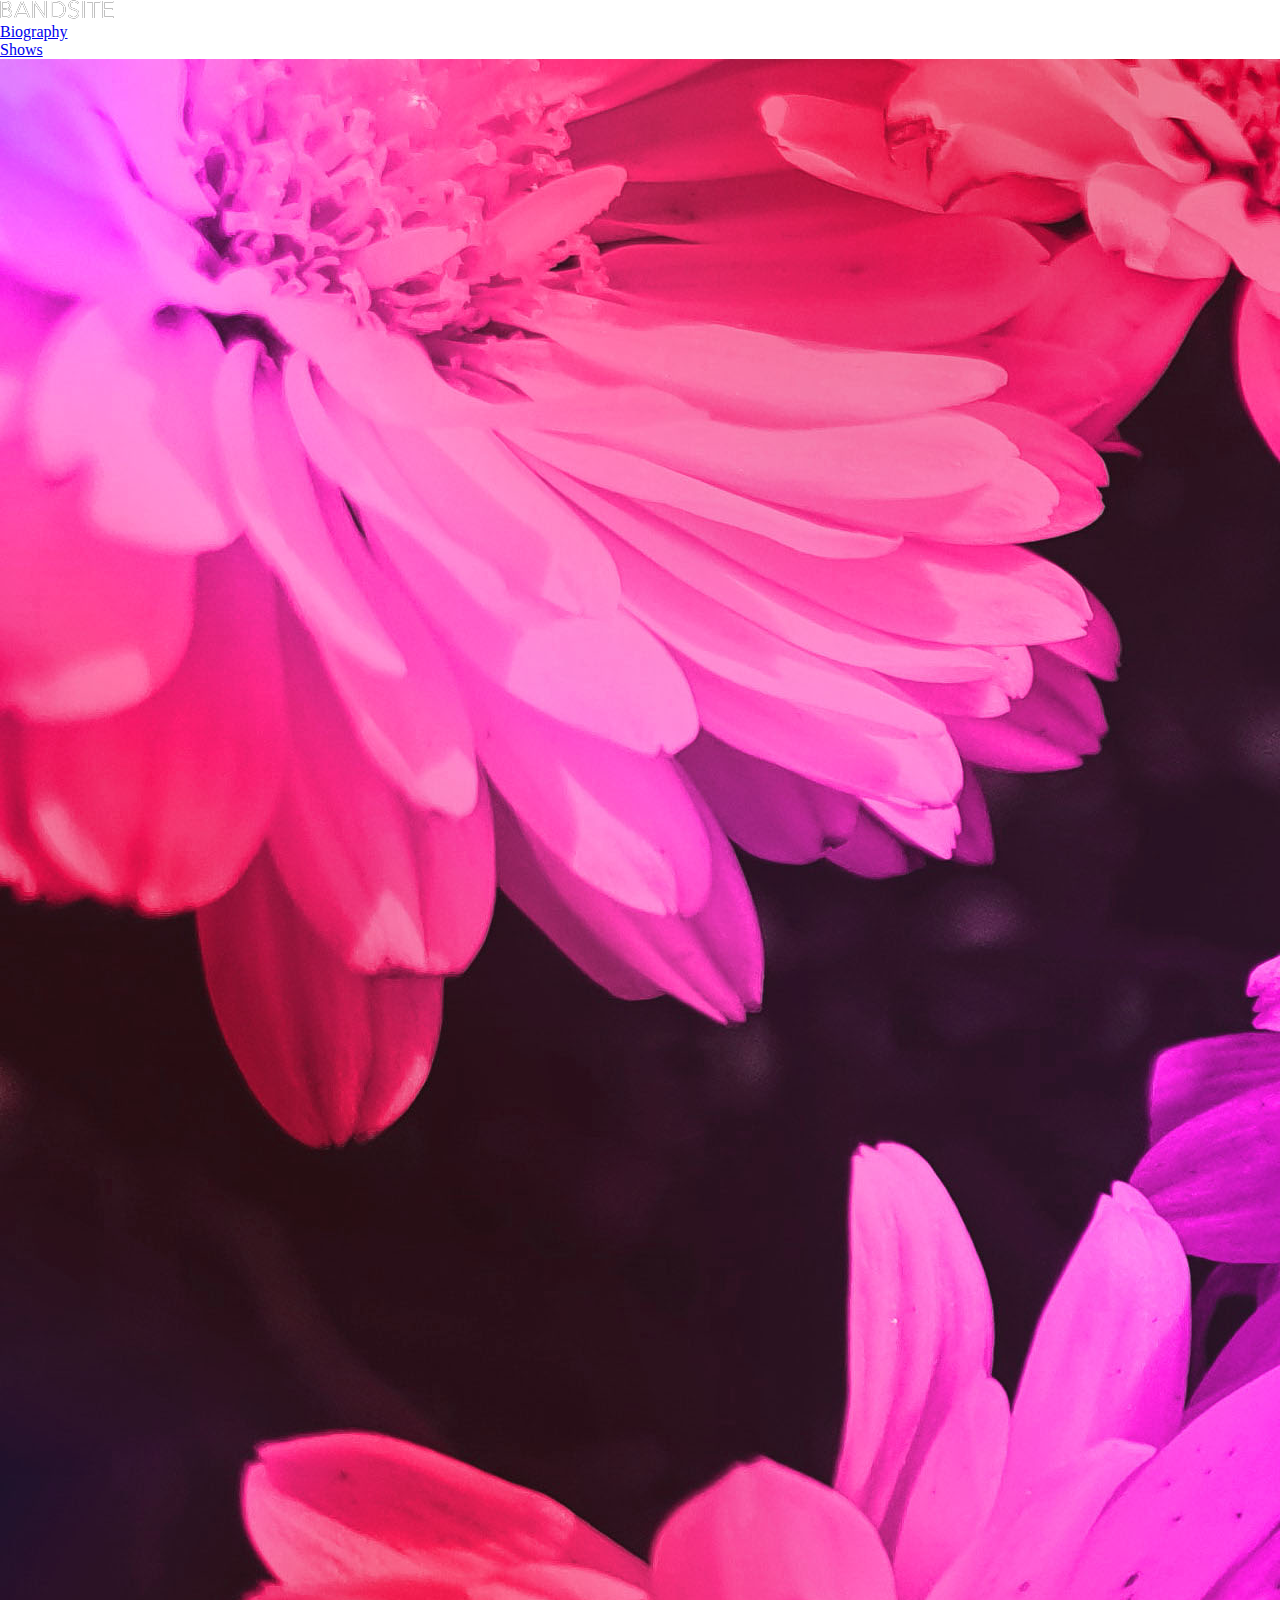
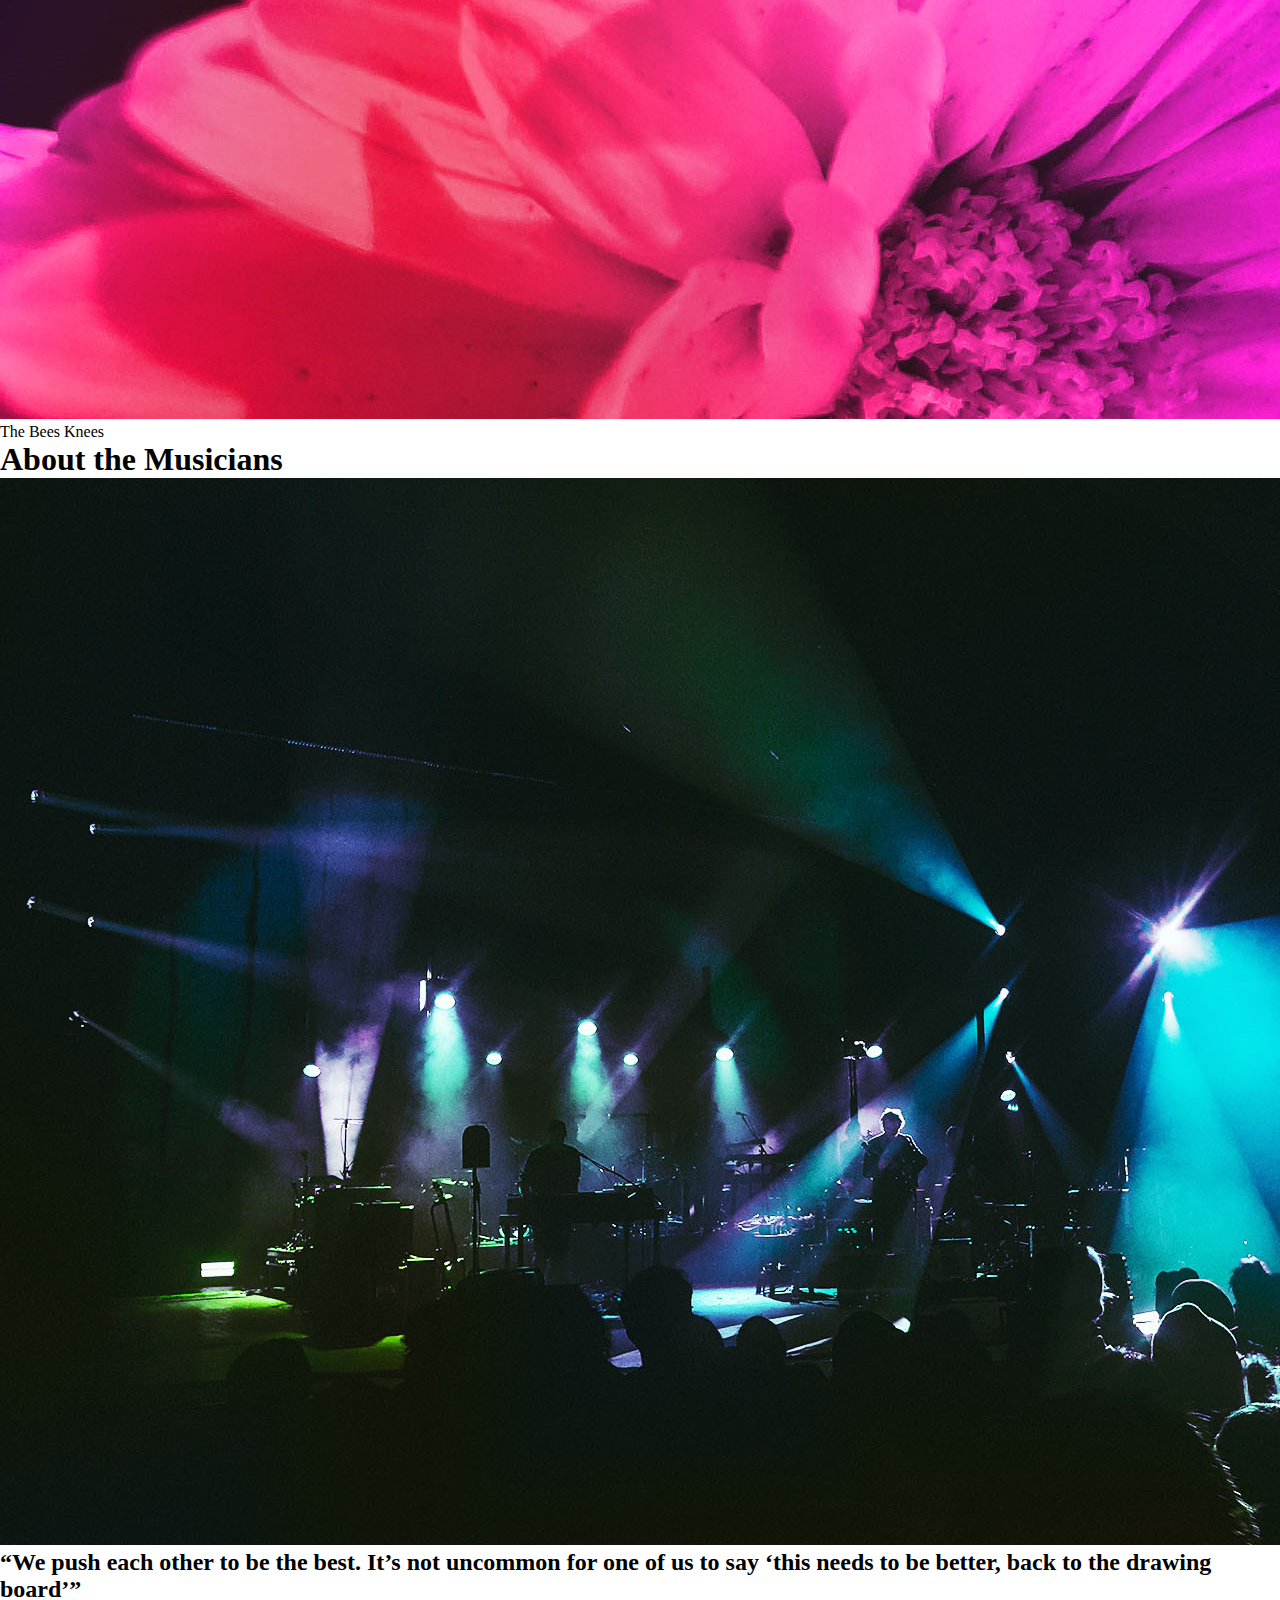
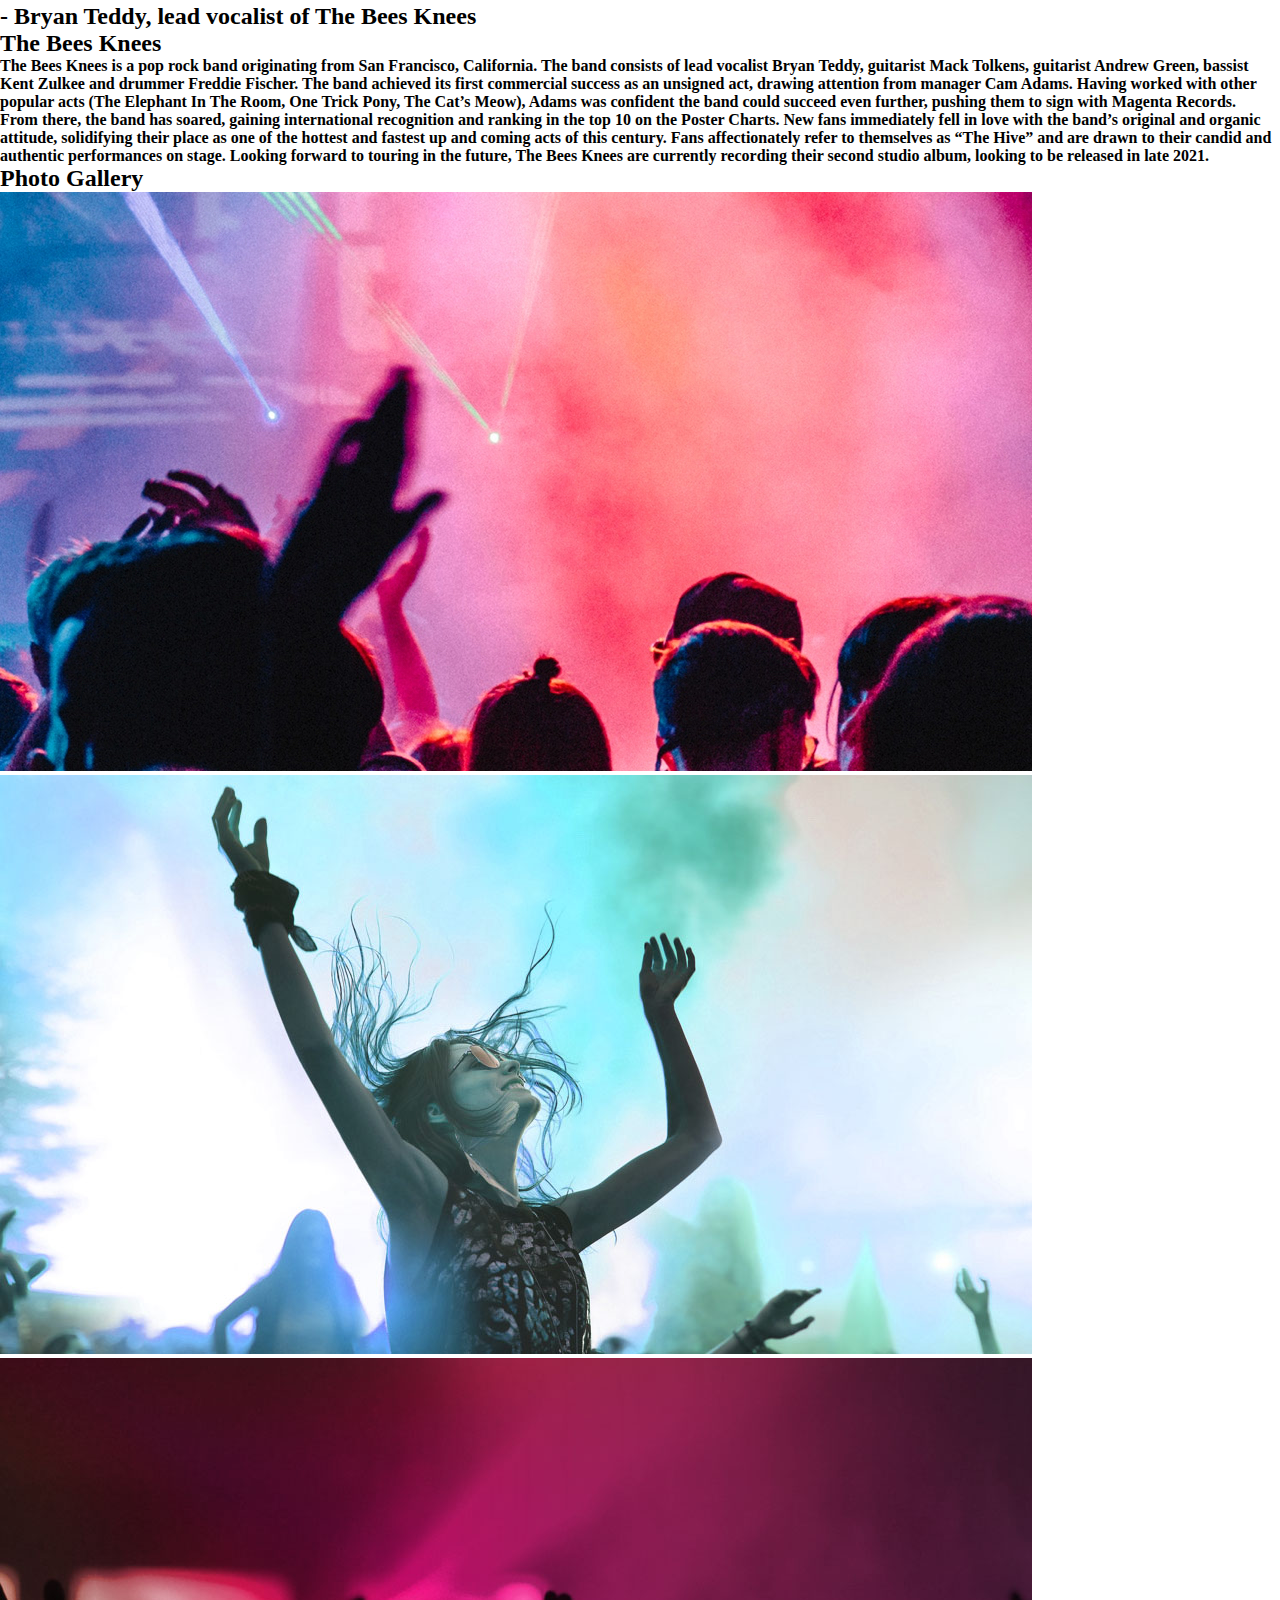
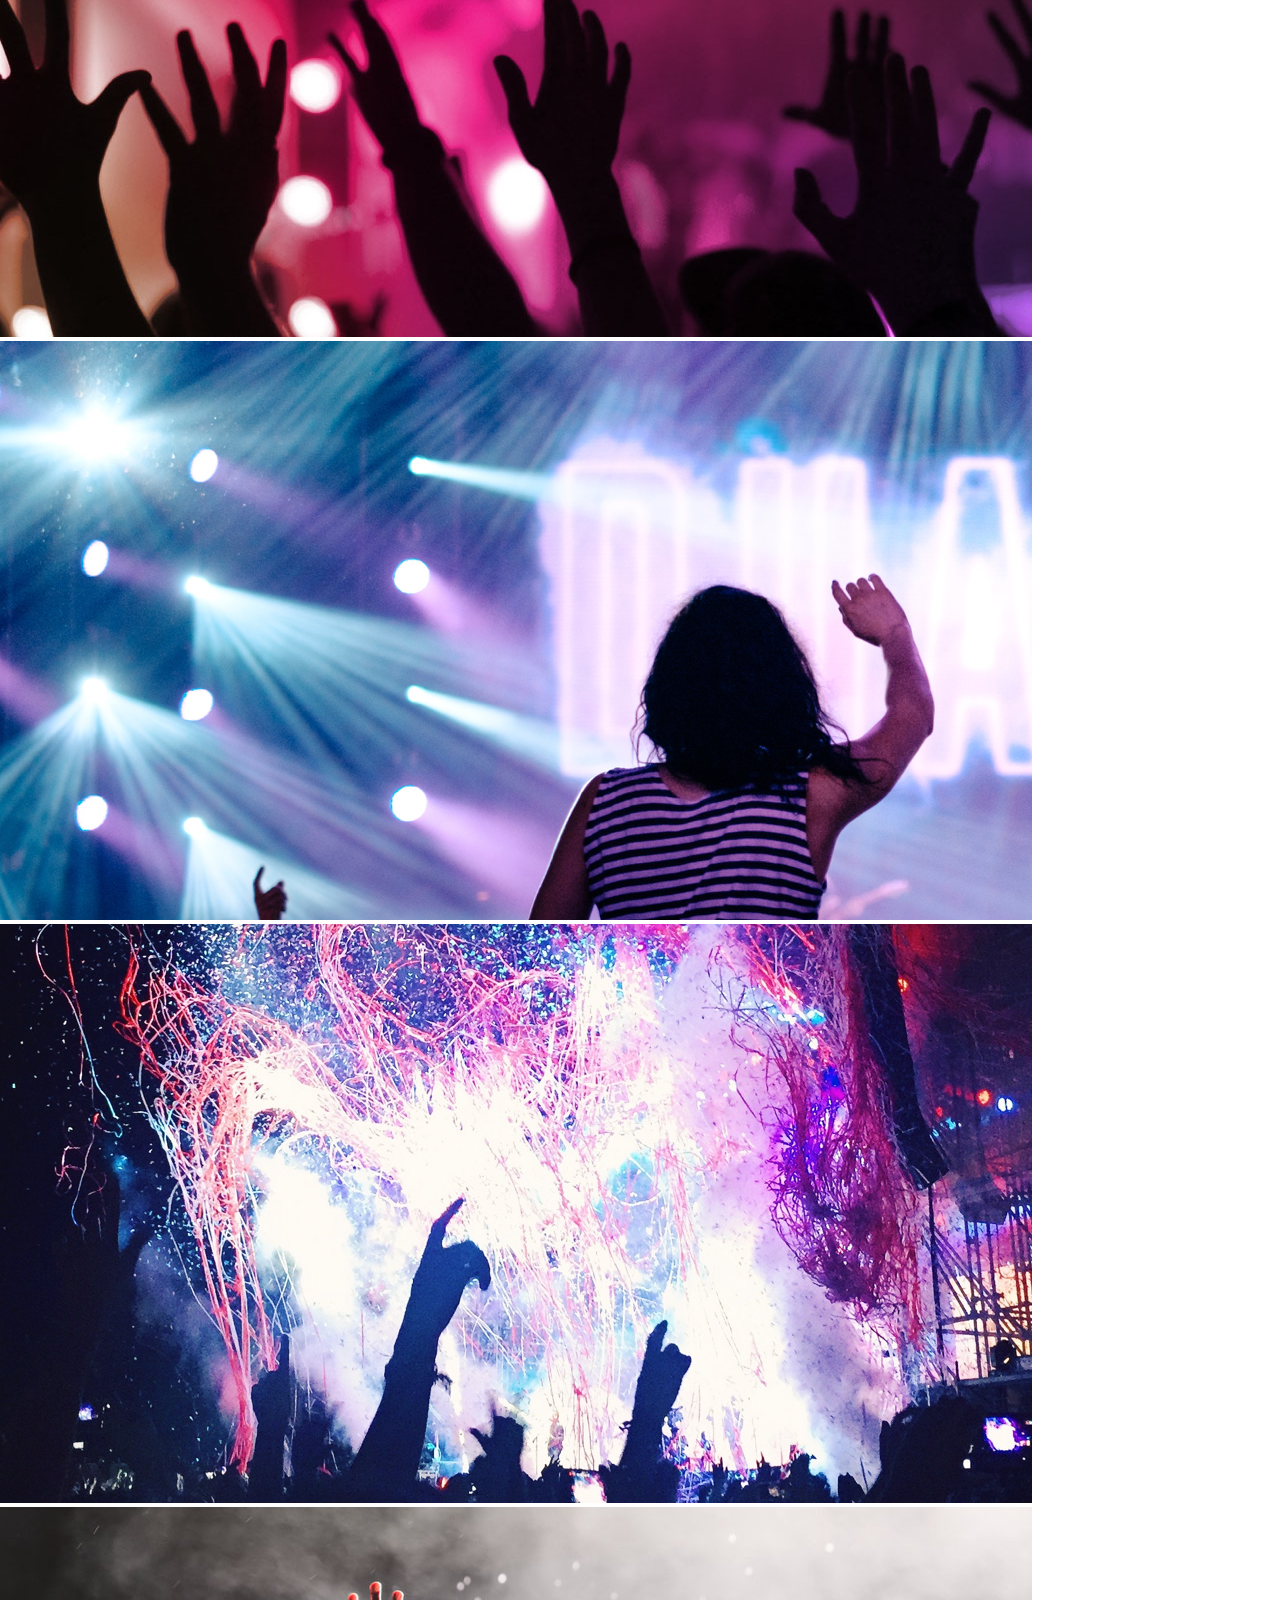
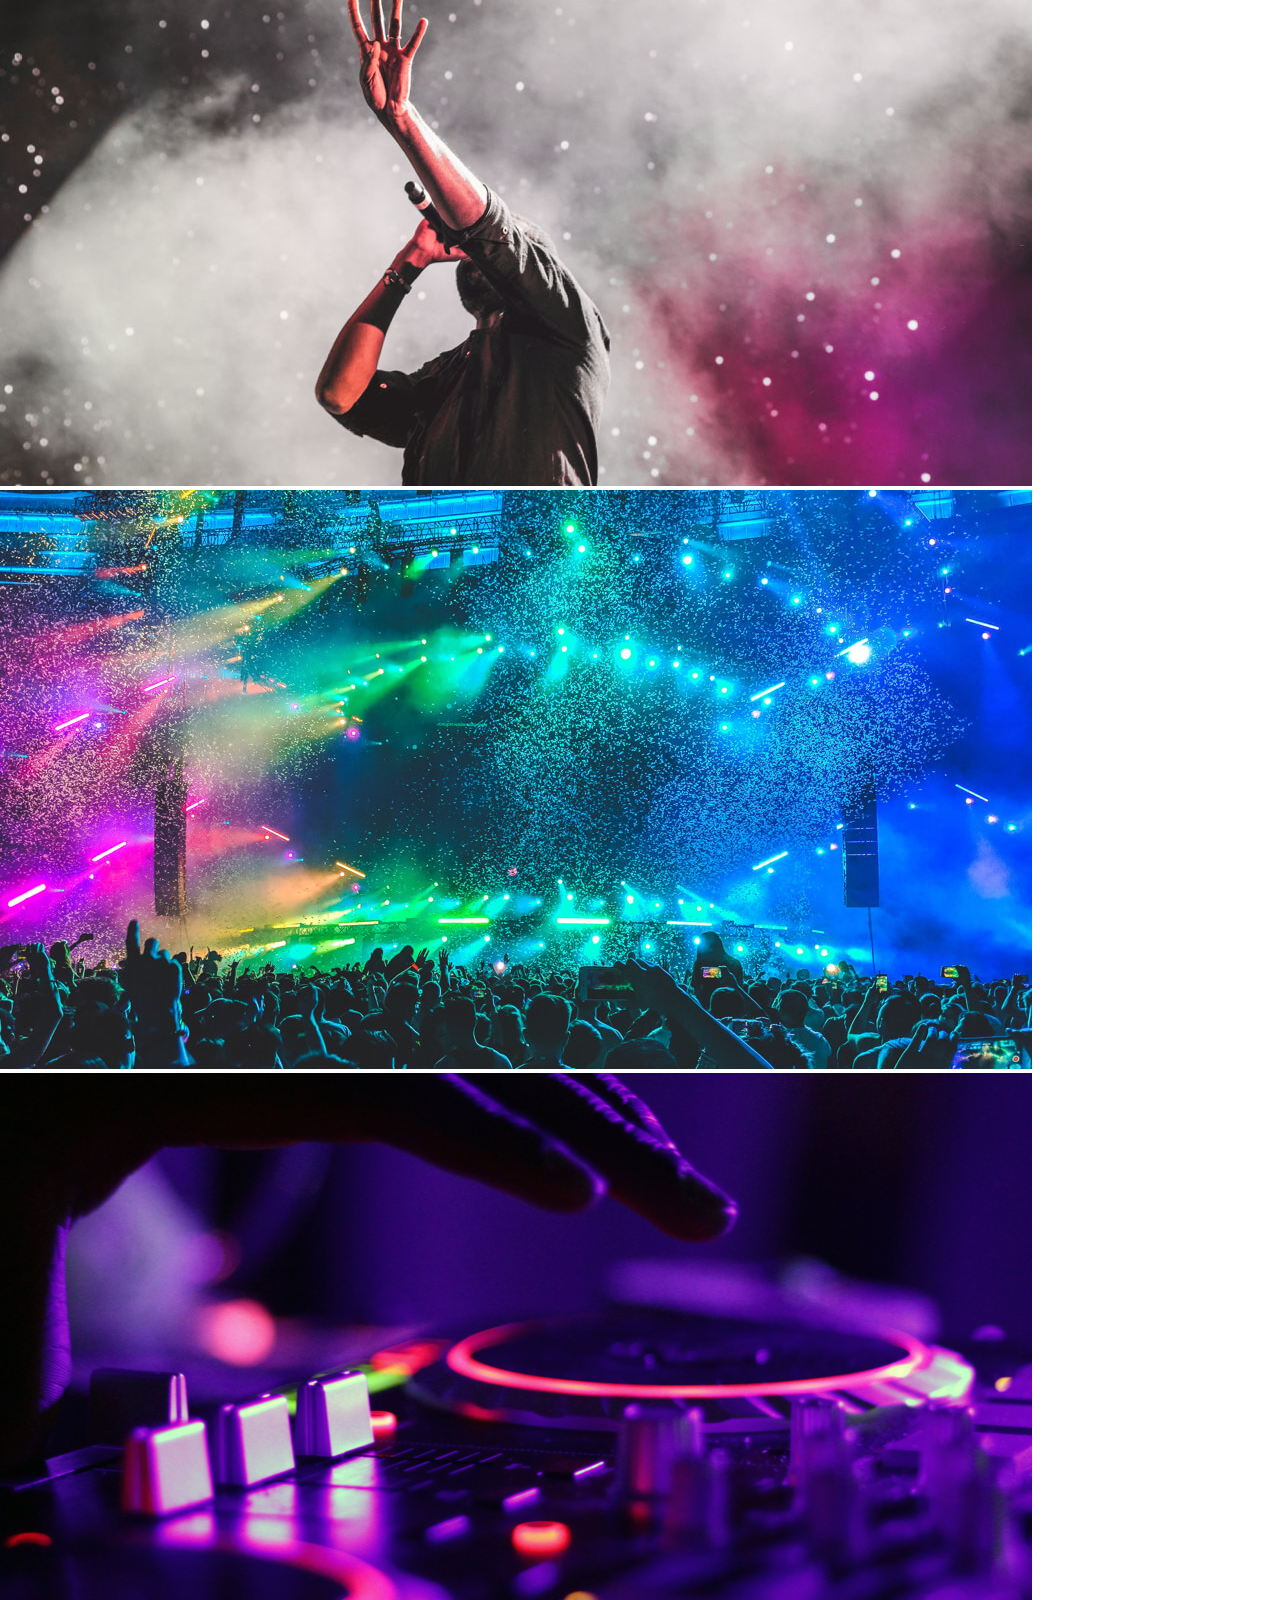
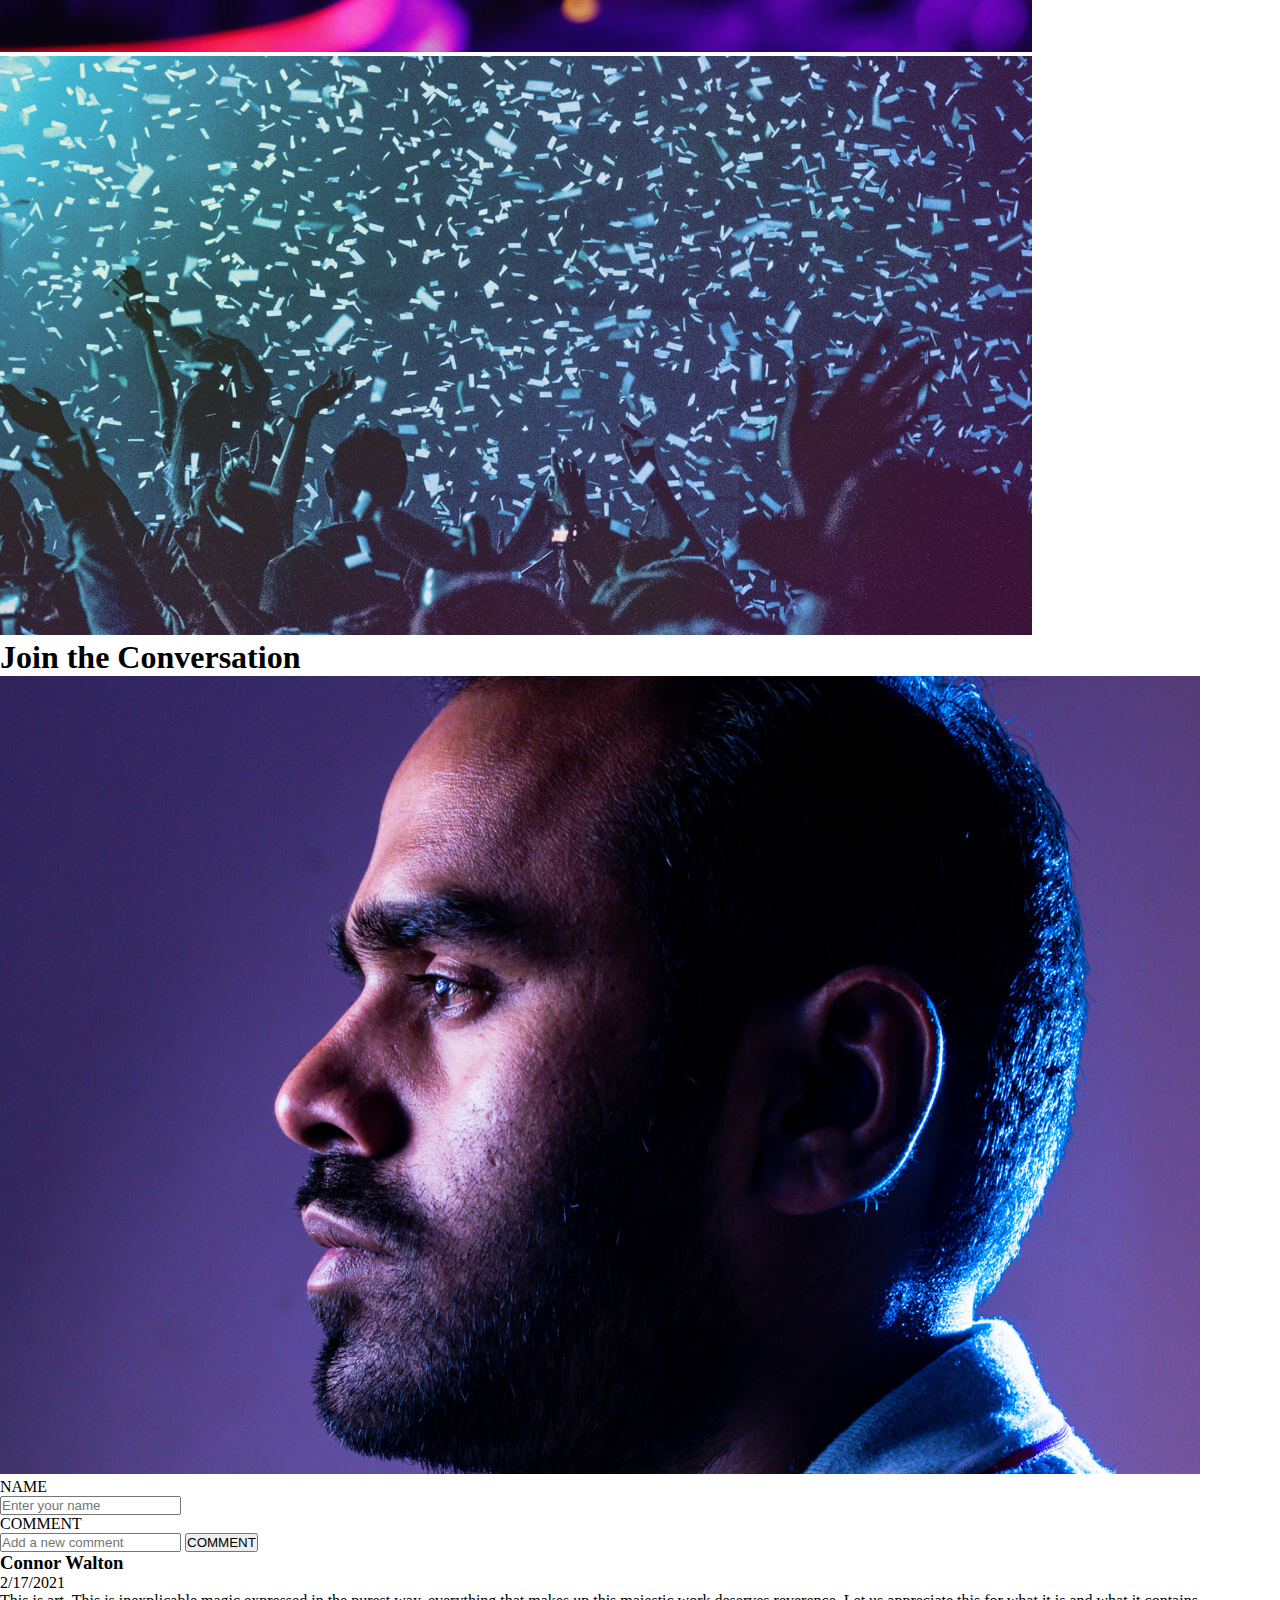
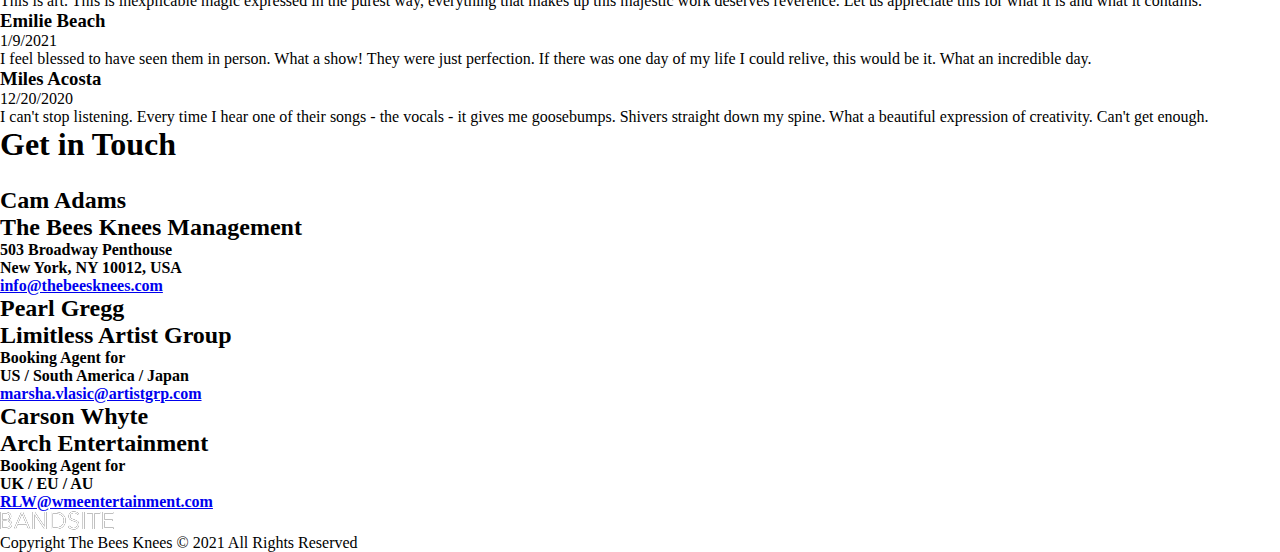
==== index.html @ 9a5cf99a "fixing styling on main page" ====
<!DOCTYPE html>
<html lang="en">
<head>
    <meta charset="UTF-8">
    <meta name="viewport" content="width=device-width, initial-scale=1.0">
    <link rel="stylesheet" href="./styles/bio.css">
    <title>alejandro-aleman-bandsite</title>
</head>
<body>
    <header class="header">
        <nav class="header__nav">
            <a href="./index.html" class="header__nav-logo-container">
                <img class="header__nav-image" src="./assets/logos/Logo/Logo-bandsite.svg" alt="bees knees logo">
            </a>
            <ul class="header__nav-menu">
                <li class="header__nav-menu-item">
                    <a class="header__nav-menu-item-link" id="active" href="./index.html">Biography</a>
                </li>
                <li class="header__nav-menu-item">
                    <a class="header__nav-menu-item-link" href="./pages/shows.html">Shows</a>
                </li>
            </ul>
        </nav>
    </header>
    <main>
    <header class="header">
        <div class="image-container">
            <img src="./assets/Images/Images/hero-bio.jpg" alt="Image with Text" class="image-container__image">
            <div class="image-container__centered-text">
            <p class="image-container__text">The Bees Knees</p>
            </div>
        </div>

    </header>
    <article class="about">
        <section class="about__introduction">
            <h1 class="about__introduction-title">About the Musicians</h2>
            <img class="about__introduction-image" src="./assets/Images/Images/band.jpg" alt="Photo of Band">
                <h2 class="about__section--quote">“We push each other to be the best. It’s not uncommon for 
                    one of us to say ‘this needs to be better, back to the drawing board’”</h2>
                <h2 class="about__section--writer">- Bryan Teddy, lead vocalist of The Bees Knees</h2>
        </section>
            <section class="about__bio">
                <h2 class="about__bio-name">The Bees Knees</h4>
                    <div class="about__bio-container-main">
                    <h4 class="about__bio-main">The Bees Knees is a pop rock band originating from San Francisco, California. The band consists
                        of lead vocalist Bryan Teddy, guitarist Mack Tolkens, guitarist Andrew Green, bassist Kent Zulkee 
                        and drummer Freddie Fischer. The band achieved its first commercial success as an unsigned act, 
                        drawing attention from manager Cam Adams. Having worked with other popular acts (The Elephant In 
                        The Room, One Trick Pony, The Cat’s Meow), Adams was confident the band could succeed even further, 
                        pushing them to sign with Magenta Records.</h4>

                    <h4 class="about__bio-main">From there, the band has soared, gaining international recognition and ranking in the top 10 on
                        the Poster Charts. New fans immediately fell in love with the band’s original and organic attitude, 
                        solidifying their place as one of the hottest and fastest up and coming acts of this century. 
                        Fans affectionately refer to themselves as “The Hive” and are drawn to their candid and authentic 
                        performances on stage. Looking forward to touring in the future, The Bees Knees are currently recording 
                        their second studio album, looking to be released in late 2021.</p>
                    </h4>
                </div>
        </section>
    </article>

    <section class="gallery">
        <h2 class="gallery__title">Photo Gallery</h2>
        <div class="gallery__images">
            <img class="gallery__images-item" src="./assets/Images/Images/Photo-gallery-1.jpg" alt="lasers and smoke with a crowd dancing">
            <img class="gallery__images-item" src="./assets/Images/Images/Photo-gallery-2.jpg" alt="girl dancing at a rave with smoke around her">
            <img class="gallery__images-item" src="./assets/Images/Images/Photo-gallery-3.jpg" alt="hands up in the air at a rave">
            <img class="gallery__images-item" src="./assets/Images/Images/Photo-gallery-4.jpg" alt="girl sitting on someones shoulders at a rave">
            <img class="gallery__images-item" src="./assets/Images/Images/Photo-gallery-5.jpg" alt="fireworks and confetti cannons going off at a rave">
            <img class="gallery__images-item" src="./assets/Images/Images/Photo-gallery-6.jpg" alt="artist singing while holding up four fingers">
            <img class="gallery__images-item" src="./assets/Images/Images/Photo-gallery-7.jpg" alt="rainbow colored lights and confetti falling from the ceiling">
            <img class="gallery__images-item" src="./assets/Images/Images/Photo-gallery-8.jpg" alt="dj mixing on the turn tables">
            <img class="gallery__images-item" src="./assets/Images/Images/Photo-gallery-9.jpg" alt="confetti falling into a crowd of people">
        </div>
    </section>

    <section class="comments">
        <h1 class="comments__title">Join the Conversation</h1>
        <form id="comment-form">
            <div class="comments__in">
            <img src="./assets/Images/Images/Mohan-muruge.jpg" alt="mohan photo"></div>
            <p class="comment-pname">NAME</p>
            <input
                type="text"
                name="comment-name"
                id="comment-name"
                placeholder="Enter your name"
            />
            <p class="comment-p">COMMENT</p>
            <input
                type="text"
                name="comment-text"
                id="comment-text"
                placeholder="Add a new comment"
            />
            <button type="submit">COMMENT</button>
            </form>
            <div>
            <ul id="comments"></ul>
    </div>
    </section>
    </main>
    <footer class="footer">
        <div class="footer__main">
            <h1 class="footer__title">Get in Touch</h1>
            <div class="footer__socialmedia">
                <a class="footer__social-link" href="https://www.instagram.com"><img src="./assets/icons/SVG/Icon-instagram.svg" alt="Instagram Logo"></a>
                <a class="footer__social-link" href="https://www.facebook.com"><img src="./assets/icons/SVG/Icon-facebook.svg" alt="Facebook Logo"></a>
                <a class="footer__social-link" href="https://www.twitter.com"><img src="./assets/icons/SVG/Icon-twitter.svg" alt="Twitter Logo"></a>
            </div>
        </div>
        <section class="footer__contact-container">
            <div class="footer__contact">
                <h2 class="footer__contact-name">Cam Adams</br>The Bees Knees Management</h2>
                <h4 class="footer__contact-location">503 Broadway Penthouse</br>New York, NY 10012, USA</h4>
                <a class="footer__contact-link" href="mailto:info@thebeesknees.com"><h4 class="footer__contact-link">info@thebeesknees.com</h4></a>
            </div>
            <div class="footer__contact">
                <h2 class="footer__contact-name">Pearl Gregg</br>Limitless Artist Group</h2>
                <h4 class="footer__contact-location">Booking Agent for</br>US / South America / Japan</h4>
                <a class="footer__contact-link" href="mailto:pearl.gregg@limitlessag.com"><h4 class="footer__contact-link">marsha.vlasic@artistgrp.com</h4></a>
            </div>
            <div class="footer__contact">
                <h2 class="footer__contact-name">Carson Whyte</br>Arch Entertainment </h2>
                <h4 class="footer__contact-location">Booking Agent for</br>UK / EU / AU</h4>
                <a class="footer__contact-link" href="mailto:cwhyte@archentertainment.com"><h4 class="footer__contact-link">RLW@wmeentertainment.com</h4></a>
            </div>
        </section>
            <a href="./index.html"><img src="./assets/logos/Logo/Logo-bandsite.svg" alt="Banditse Logo"></a>
            <div>Copyright The Bees Knees © 2021 All Rights Reserved</div>
    </footer>
</body>
<script src="./scripts/index.page.js"></script>
</html>
---- styles/bio.css ----
* {
  margin: 0;
  padding: 0;
}

html,
body {
  box-sizing: border-box;
  margin: 0;
  padding: 0;
}/*# sourceMappingURL=bio.css.map */
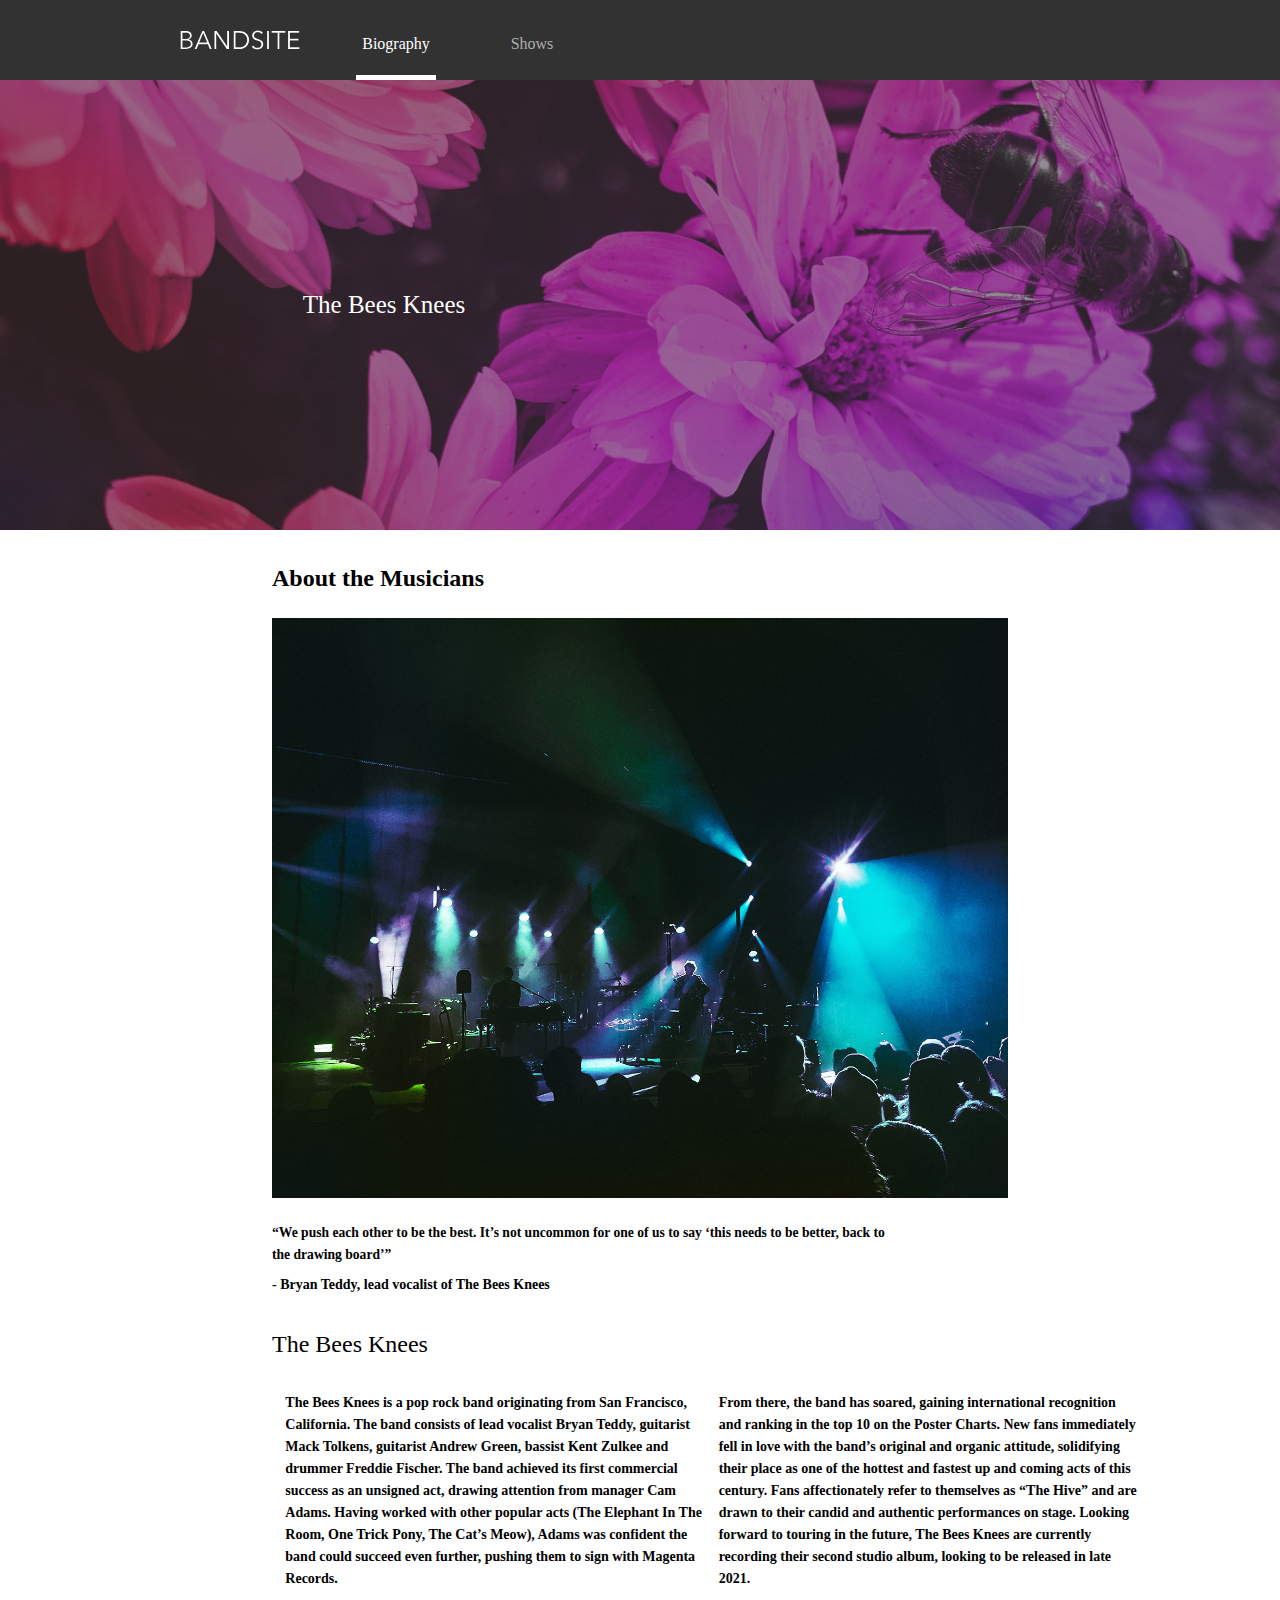
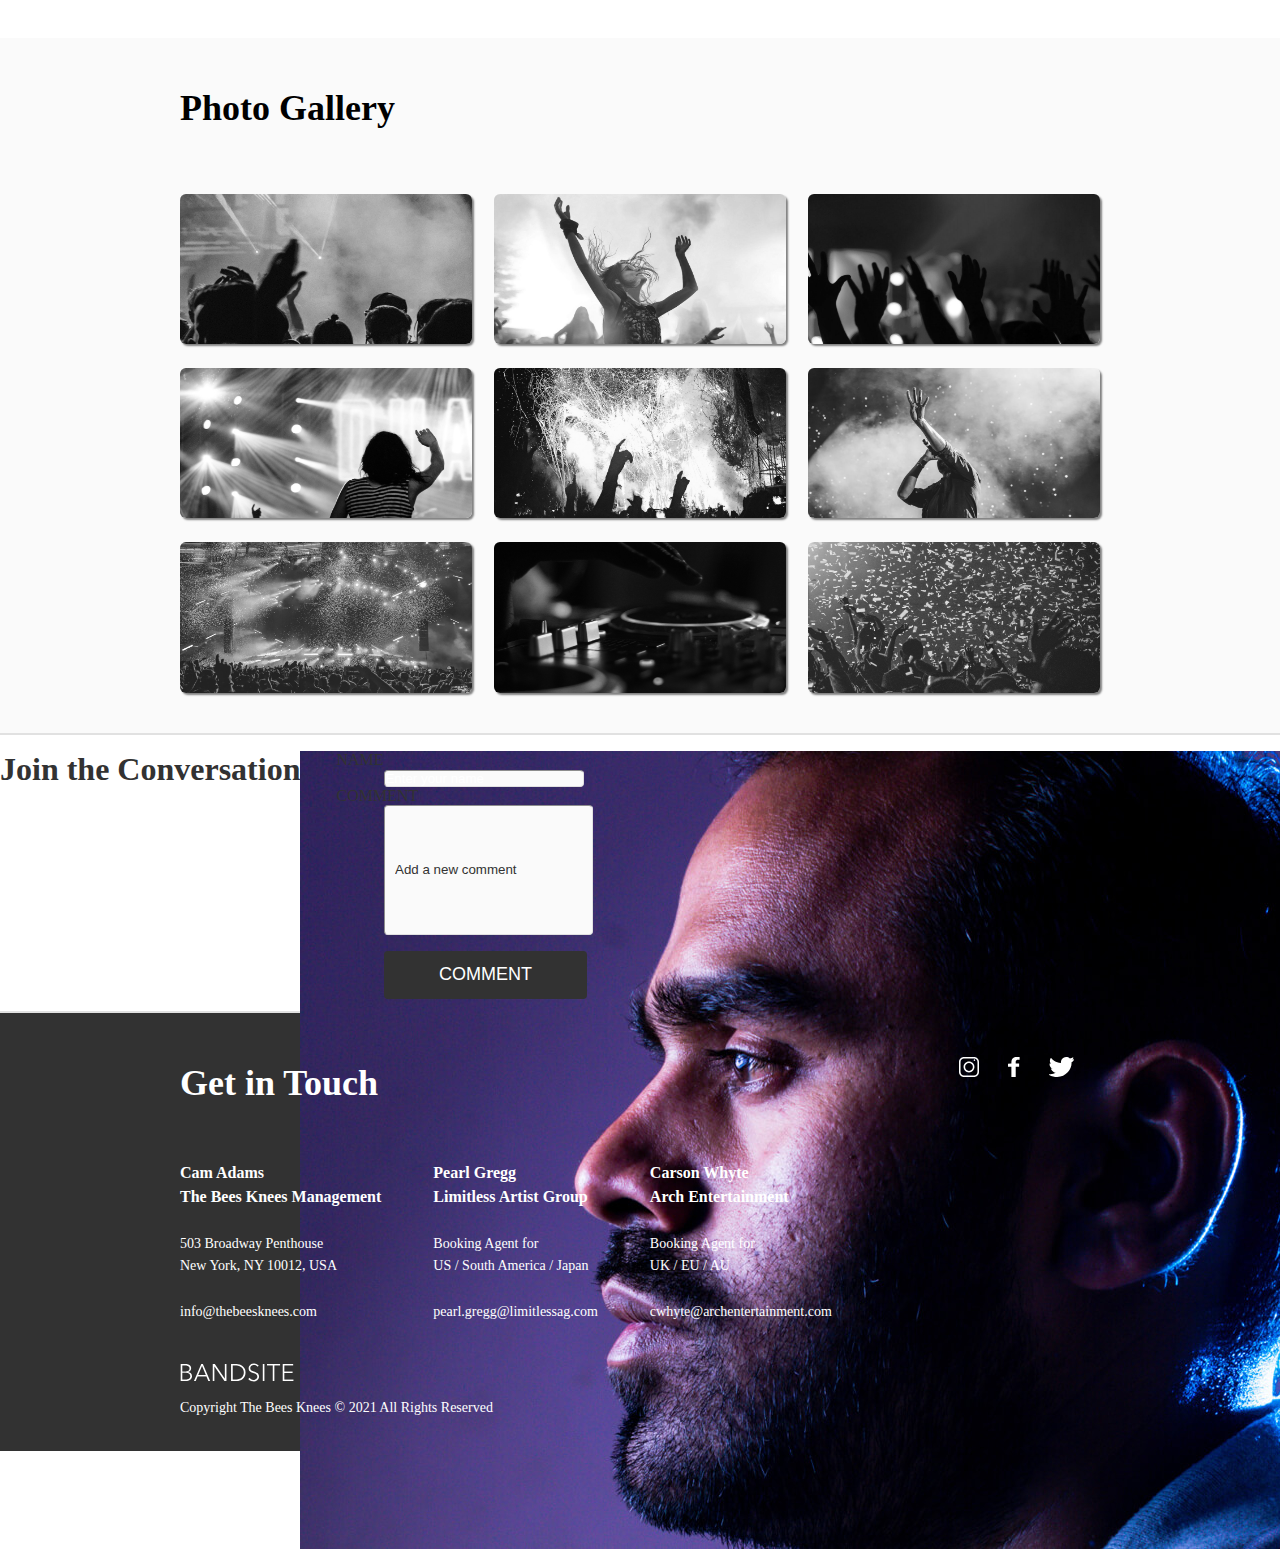
==== commit 72688bc6: "got help from Flavia with styling mistakes" ====
--- a/index.html
+++ b/index.html
@@ -25,7 +25,6 @@
     <main>
     <header class="header">
         <div class="image-container">
-            <img src="./assets/Images/Images/hero-bio.jpg" alt="Image with Text" class="image-container__image">
             <div class="image-container__centered-text">
             <p class="image-container__text">The Bees Knees</p>
             </div>
@@ -34,11 +33,13 @@
     </header>
     <article class="about">
         <section class="about__introduction">
-            <h1 class="about__introduction-title">About the Musicians</h2>
+            <h1 class="about__introduction-title">About the Musicians</h1>
             <img class="about__introduction-image" src="./assets/Images/Images/band.jpg" alt="Photo of Band">
-                <h2 class="about__section--quote">“We push each other to be the best. It’s not uncommon for 
+            <div class="about__section">
+                <h2 class="about__section-quote">“We push each other to be the best. It’s not uncommon for 
                     one of us to say ‘this needs to be better, back to the drawing board’”</h2>
-                <h2 class="about__section--writer">- Bryan Teddy, lead vocalist of The Bees Knees</h2>
+                <h2 class="about__section-writer">- Bryan Teddy, lead vocalist of The Bees Knees</h2>
+            </div>
         </section>
             <section class="about__bio">
                 <h2 class="about__bio-name">The Bees Knees</h4>
@@ -78,17 +79,17 @@
 
     <section class="comments">
         <h1 class="comments__title">Join the Conversation</h1>
-        <form id="comment-form">
-            <div class="comments__in">
+        <div class="comments__img">
             <img src="./assets/Images/Images/Mohan-muruge.jpg" alt="mohan photo"></div>
-            <p class="comment-pname">NAME</p>
+        <form id="comments-form">
+            <p class="comments-pname">NAME</p>
             <input
                 type="text"
                 name="comment-name"
                 id="comment-name"
                 placeholder="Enter your name"
             />
-            <p class="comment-p">COMMENT</p>
+            <p class="comments-p">COMMENT</p>
             <input
                 type="text"
                 name="comment-text"
@@ -96,19 +97,19 @@
                 placeholder="Add a new comment"
             />
             <button type="submit">COMMENT</button>
-            </form>
+        </form>
             <div>
             <ul id="comments"></ul>
-    </div>
+            </div>
     </section>
     </main>
     <footer class="footer">
         <div class="footer__main">
             <h1 class="footer__title">Get in Touch</h1>
             <div class="footer__socialmedia">
-                <a class="footer__social-link" href="https://www.instagram.com"><img src="./assets/icons/SVG/Icon-instagram.svg" alt="Instagram Logo"></a>
-                <a class="footer__social-link" href="https://www.facebook.com"><img src="./assets/icons/SVG/Icon-facebook.svg" alt="Facebook Logo"></a>
-                <a class="footer__social-link" href="https://www.twitter.com"><img src="./assets/icons/SVG/Icon-twitter.svg" alt="Twitter Logo"></a>
+                <a class="footer__socialmedia-link" href="https://www.instagram.com"><img src="./assets/icons/SVG/Icon-instagram.svg" alt="Instagram Logo"></a>
+                <a class="footer__socialmedia-link" href="https://www.facebook.com"><img src="./assets/icons/SVG/Icon-facebook.svg" alt="Facebook Logo"></a>
+                <a class="footer__socialmedia-link" href="https://www.twitter.com"><img src="./assets/icons/SVG/Icon-twitter.svg" alt="Twitter Logo"></a>
             </div>
         </div>
         <section class="footer__contact-container">
@@ -120,16 +121,16 @@
             <div class="footer__contact">
                 <h2 class="footer__contact-name">Pearl Gregg</br>Limitless Artist Group</h2>
                 <h4 class="footer__contact-location">Booking Agent for</br>US / South America / Japan</h4>
-                <a class="footer__contact-link" href="mailto:pearl.gregg@limitlessag.com"><h4 class="footer__contact-link">marsha.vlasic@artistgrp.com</h4></a>
+                <a class="footer__contact-link" href="mailto:pearl.gregg@limitlessag.com"><h4 class="footer__contact-link">pearl.gregg@limitlessag.com</h4></a>
             </div>
             <div class="footer__contact">
                 <h2 class="footer__contact-name">Carson Whyte</br>Arch Entertainment </h2>
                 <h4 class="footer__contact-location">Booking Agent for</br>UK / EU / AU</h4>
-                <a class="footer__contact-link" href="mailto:cwhyte@archentertainment.com"><h4 class="footer__contact-link">RLW@wmeentertainment.com</h4></a>
+                <a class="footer__contact-link" href="mailto:cwhyte@archentertainment.com"><h4 class="footer__contact-link">cwhyte@archentertainment.com</h4></a>
             </div>
         </section>
             <a href="./index.html"><img src="./assets/logos/Logo/Logo-bandsite.svg" alt="Banditse Logo"></a>
-            <div>Copyright The Bees Knees © 2021 All Rights Reserved</div>
+            <div class="footer__copyrighttext">Copyright The Bees Knees © 2021 All Rights Reserved</div>
     </footer>
 </body>
 <script src="./scripts/index.page.js"></script>
--- a/styles/bio.css
+++ b/styles/bio.css
@@ -8,4 +8,581 @@
   box-sizing: border-box;
   margin: 0;
   padding: 0;
+}
+
+.header__nav {
+  font-family: "avenir-regular";
+  width: 100%;
+  height: 5rem;
+  background-color: #323232;
+  color: #AFAFAF;
+  display: flex;
+  flex-direction: column;
+  justify-content: center;
+  align-items: center;
+}
+.header__nav-logo-container {
+  margin-top: 1rem;
+  display: flex;
+  justify-content: center;
+}
+.header__nav-image {
+  width: 7.5rem;
+  margin-bottom: 0.5rem;
+}
+.header__nav-menu {
+  list-style: none;
+  display: flex;
+  flex-direction: row;
+  justify-content: space-around;
+  margin-top: 0.5rem;
+  width: 100%;
+}
+.header__nav-menu-item {
+  width: 50vw;
+  text-align: center;
+  border-bottom: 0.2125rem solid transparent;
+}
+.header__nav-menu-item-link {
+  text-decoration: none;
+  display: block;
+  padding-bottom: 0.44rem;
+  color: #AFAFAF;
+}
+.header__nav-menu-item-link:hover {
+  border-bottom: 0.4125rem solid #FFFFFF;
+}
+.header__nav-menu-item #active {
+  color: #FFFFFF;
+  border-bottom: 0.4125rem solid #FFFFFF;
+}
+
+@media only screen and (min-width: 768px) {
+  .header__nav {
+    flex-direction: row;
+  }
+  .header__nav-logo-container {
+    margin-top: 0px;
+  }
+  .header__nav-image {
+    width: 7.5rem;
+    margin-bottom: 0rem;
+    margin-left: 1.5rem;
+  }
+  .header__nav-menu {
+    justify-content: left;
+    align-items: center;
+    margin-top: 0px;
+    height: 5rem;
+  }
+  .header__nav-menu-item {
+    display: flex;
+    align-items: center;
+    text-align: center;
+    height: 5rem;
+    width: 5rem;
+    border-bottom: unset;
+    margin-left: 3.5rem;
+  }
+  .header__nav-menu-item-link {
+    width: 5rem;
+    display: block;
+    margin-top: 0.7125rem;
+    padding-bottom: 1.4rem;
+    padding-top: 1.5rem;
+    border-bottom: 0.4125rem solid transparent;
+  }
+}
+@media only screen and (min-width: 1280px) {
+  .header__nav-logo-container {
+    margin-top: 0px;
+  }
+  .header__nav-image {
+    width: 7.5rem;
+    margin-bottom: 0rem;
+    margin-left: 11.25rem;
+    margin-right: 1.75rem;
+  }
+  .header__nav-menu {
+    justify-content: left;
+    margin-top: 0px;
+  }
+  .header__nav-menu-item {
+    margin-left: 1.75rem;
+    margin-right: 1.75rem;
+    border-bottom: unset;
+  }
+  .header__nav-menu-item-link {
+    border-bottom: 0.4125rem solid transparent;
+  }
+}
+.about {
+  padding: 0rem 1rem 2.5rem 1rem;
+  color: black;
+  font-size: 1.5rem;
+  background-color: #ffffff;
+}
+.about__introduction {
+  display: flex;
+  flex-direction: column;
+  align-items: left;
+}
+.about__introduction-title {
+  font-family: "avenir-bold";
+  font-size: 1.5rem;
+  line-height: 2rem;
+  padding-top: 2rem;
+}
+.about__introduction-image {
+  height: 45.313vw;
+  width: 100%;
+  margin: 1.5rem 0;
+  -o-object-fit: cover;
+     object-fit: cover;
+}
+.about__section-quote {
+  font-family: "avenir-bold";
+  font-size: 0.85rem;
+  line-height: 1.375rem;
+  padding-bottom: 0.5rem;
+  width: 85%;
+}
+.about__section-writer {
+  padding-bottom: 2rem;
+  font-family: "avenir-demi";
+  font-size: 0.875rem;
+  line-height: 1.375rem;
+}
+.about__bio-name {
+  font-family: "avenir-bold";
+  font-size: 0.875rem;
+  font-weight: 100;
+  line-height: 1.375rem;
+}
+.about__bio-main {
+  font-family: "avenir-regular";
+  font-size: 0.8125rem;
+  line-height: 1.125rem;
+  padding-top: 1rem;
+}
+
+@media only screen and (min-width: 768px) {
+  .about {
+    padding: 0rem 1.5rem 1.5rem 1.5rem;
+  }
+  .about__intro-title {
+    font-family: "avenir-bold";
+    font-size: 2.25rem;
+    line-height: 2.75rem;
+  }
+  .about__intro-image {
+    height: 47.136vw;
+  }
+  .about__intro-quote {
+    font-family: "avenir-bold";
+    font-size: 1.5rem;
+    line-height: 2rem;
+    width: unset;
+  }
+  .about__intro-quote-writer {
+    font-size: 1rem;
+    line-height: 1.5rem;
+  }
+  .about__bio-name {
+    font-family: "avenir-bold";
+    font-size: 1.5rem;
+    line-height: 2rem;
+  }
+  .about__bio-container-main {
+    display: flex;
+    justify-content: space-evenly;
+  }
+  .about__bio-main {
+    font-family: "avenir-regular";
+    font-size: 0.875rem;
+    line-height: 1.375rem;
+  }
+}
+@media only screen and (min-width: 1280px) {
+  .about {
+    padding: 0 17rem 3rem 17rem;
+  }
+  .about__intro-title {
+    margin: 3rem 0 0 -5.75rem;
+  }
+  .about__intro-image {
+    margin: 3rem 0;
+    height: 31.25vw;
+  }
+  .about__intro-quote {
+    padding-bottom: 2.5rem;
+  }
+  .about__intro-quote-writer {
+    padding-bottom: 3.5rem;
+  }
+  .about__bio-container-main {
+    width: 55rem;
+  }
+  .about__bio-main {
+    width: 26.25rem;
+    padding-top: 2rem;
+  }
+}
+.gallery {
+  background-color: #fafafa;
+  padding: 0 1rem;
+}
+.gallery__title {
+  font-family: "avenir-bold";
+  font-size: 1.5rem;
+  line-height: 2rem;
+  padding: 2rem 0 1rem 0;
+}
+.gallery__images {
+  display: flex;
+  flex-direction: column;
+  padding-bottom: 2rem;
+}
+.gallery__images-item {
+  height: 50.625vw;
+  width: 100%;
+  margin: 0.5rem 0;
+  filter: grayscale(1);
+  box-shadow: 2px 2px 2px grey;
+  border-radius: 6px;
+}
+.gallery__images-item:hover {
+  filter: none;
+}
+
+@media only screen and (min-width: 768px) {
+  .gallery {
+    padding: 0 1.5rem;
+  }
+  .gallery__title {
+    font-family: "avenir-bold";
+    font-size: 2.25rem;
+    line-height: 2.75rem;
+    padding-bottom: 2rem;
+  }
+  .gallery__images {
+    flex-direction: row;
+    flex-wrap: wrap;
+    justify-content: space-between;
+    align-items: center;
+  }
+  .gallery__images-item {
+    height: 16.40625vw;
+    width: calc(33% - 12px);
+    margin: 0 0 1.5rem 0;
+  }
+}
+@media only screen and (min-width: 1280px) {
+  .gallery {
+    padding: 0 11.25rem;
+  }
+  .gallery__title {
+    padding: 3rem 0 4rem 0;
+  }
+  .gallery__images {
+    padding-bottom: 1rem;
+  }
+  .gallery__images-item {
+    height: 11.7363vw;
+  }
+}
+.comments {
+  color: #323232;
+  border-bottom: 2px solid #e1e1e1;
+  border-top: 2px solid #e1e1e1;
+  padding-top: 1rem;
+  padding-bottom: 0.75rem;
+  display: flex;
+  justify-content: start;
+}
+.comments__img {
+  background-color: #e1e1e1;
+  width: 2.25rem;
+  height: 2.25rem;
+  border-radius: 50%;
+  flex-shrink: 0;
+}
+.comments__container {
+  flex-grow: 1;
+}
+.comments__title {
+  display: flex;
+  justify-content: space-between;
+  padding-bottom: 0.5rem;
+}
+.comments__name {
+  font-weight: 600;
+}
+.comments__date {
+  color: #afafaf;
+}
+
+.form__label {
+  font-weight: 600;
+  font-size: 0.625rem;
+  line-height: 1.25rem;
+  text-transform: uppercase;
+  color: #afafaf;
+}
+.form__input {
+  box-sizing: border-box;
+  padding: 0.75rem;
+  border-radius: 4px;
+}
+.form__textarea {
+  box-sizing: border-box;
+  padding: 0.75rem;
+  border-radius: 4px;
+  resize: none;
+}
+.form__button {
+  font-weight: 600;
+  font-size: 0.875rem;
+  line-height: 1.275rem;
+  text-transform: uppercase;
+  background-color: #323232;
+  color: #ffffff;
+  border: none;
+}
+
+#comment-form {
+  display: flex;
+  flex-wrap: wrap;
+}
+#comment-form img {
+  width: 2rem;
+  height: 2rem;
+  border-radius: 40px;
+  margin-left: 10px;
+}
+
+#comment-text {
+  background-color: #fafafa;
+  border-color: #e1e1e1;
+  border-radius: 4px;
+  border-width: 1px;
+  width: 80%;
+  height: 8rem;
+  margin-left: 3rem;
+  margin-bottom: 1rem;
+  padding-left: 0.6rem;
+  text-align: start;
+  margin-right: 10px;
+}
+
+.comment-p {
+  color: #e1e1e1;
+  margin-left: 3rem;
+  margin-top: 1rem;
+  font-size: 12px;
+  margin-bottom: 0.4rem;
+}
+
+.comment-pname {
+  color: #e1e1e1;
+  margin-left: 1rem;
+  font-size: 12px;
+  margin-bottom: 0;
+}
+
+#comment-name {
+  background-color: #fafafa;
+  border-color: #e1e1e1;
+  border-radius: 4px;
+  border-width: 1px;
+  width: 80%;
+  margin-left: 3rem;
+}
+
+#comment-text::-moz-placeholder {
+  color: #323232;
+}
+
+#comment-text::placeholder {
+  color: #323232;
+}
+
+#comment-name::-moz-placeholder {
+  color: #ffffff;
+}
+
+#comment-name::placeholder {
+  color: #ffffff;
+}
+
+button {
+  background-color: #323232;
+  color: #ffffff;
+  border: none;
+  border-radius: 4px;
+  width: 82%;
+  height: 3rem;
+  font-size: large;
+  display: flex;
+  align-items: center;
+  justify-content: center;
+  margin-left: 3rem;
+}
+
+button:hover {
+  background-color: #000000;
+}
+
+.comment {
+  display: flex;
+  flex-direction: column;
+}
+
+.comment-name {
+  color: #e1e1e1;
+  margin-left: 12rem;
+}
+
+.comment {
+  display: flex;
+}
+
+.footer {
+  background-color: #323232;
+  color: #ffffff;
+  padding: 0 1rem;
+  font-family: "avenir-regular";
+  font-size: 0.8125rem;
+  line-height: 1.125rem;
+}
+.footer__title {
+  font-family: "avenir-bold";
+  font-size: 1.5rem;
+  line-height: 2rem;
+  padding: 2rem 0 1.5rem 0;
+}
+.footer__socialmedia {
+  padding-bottom: 2rem;
+}
+.footer__socialmedia-link {
+  margin-right: 1.6rem;
+}
+.footer__logo {
+  display: none;
+}
+.footer__contact-name {
+  font-size: 0.875rem;
+  line-height: 1.375rem;
+  padding-bottom: 1.25rem;
+}
+.footer__contact-location, .footer__contact-link {
+  color: #ffffff;
+  text-decoration: none;
+  margin-bottom: 1.25rem;
+  font-weight: 100;
+}
+.footer__copyrighttext {
+  padding-bottom: 2rem;
+  padding-top: 0.5rem;
+}
+
+@media only screen and (min-width: 768px) {
+  .footer {
+    padding: 0 1.5rem;
+    font-family: "avenir-regular";
+    font-size: 0.875rem;
+    line-height: 1.375rem;
+  }
+  .footer__main {
+    display: flex;
+    justify-content: space-between;
+    align-items: center;
+  }
+  .footer__title {
+    font-family: "avenir-bold";
+    font-size: 2.25rem;
+    line-height: 2.75rem;
+    padding: 3rem 0 3.5rem 0;
+  }
+  .footer__social {
+    padding-bottom: unset;
+    margin-right: auto;
+    padding-left: 4.25rem;
+    padding-bottom: 4rem;
+  }
+  .footer__social-link {
+    margin-right: 1.5rem;
+  }
+  .footer__logo {
+    display: inherit;
+    margin-left: auto;
+    height: 1.5rem;
+    width: 7.5rem;
+  }
+  .footer__contact {
+    padding-right: 2rem;
+  }
+  .footer__contact-name {
+    font-size: 1rem;
+    line-height: 1.5rem;
+    padding-bottom: 1.5rem;
+  }
+  .footer__contact-location {
+    padding-bottom: 0.25rem;
+  }
+  .footer__contact-link {
+    margin-bottom: 2.5rem;
+  }
+  .footer__contact-container {
+    display: flex;
+    justify-content: left;
+  }
+}
+@media only screen and (min-width: 1280px) {
+  .footer {
+    padding: 0 11.25rem;
+  }
+  .footer__social {
+    padding-left: 3.25rem;
+  }
+  .footer__contact {
+    padding-right: 3.25rem;
+  }
+  .footer__contact-container {
+    justify-content: left;
+  }
+}
+.image-container {
+  position: relative;
+  text-align: center;
+  background: url("../../assets/Images/Images/hero-bio.jpg") center center/cover;
+  height: 50vh;
+  width: 100%;
+}
+.image-container::after {
+  width: 100%;
+  height: 100%;
+  content: "";
+  background-color: #323232;
+  opacity: 50%;
+  position: absolute;
+  z-index: 1;
+  top: 0;
+  left: 0;
+}
+.image-container__image {
+  width: 100%;
+  height: 100%;
+}
+.image-container__centered-text {
+  position: absolute;
+  top: 50%;
+  left: 30%;
+  transform: translate(-50%, -50%);
+  z-index: 5;
+}
+.image-container__text {
+  font-size: 25px;
+  color: #ffffff;
+  padding: 1.4rem;
 }/*# sourceMappingURL=bio.css.map */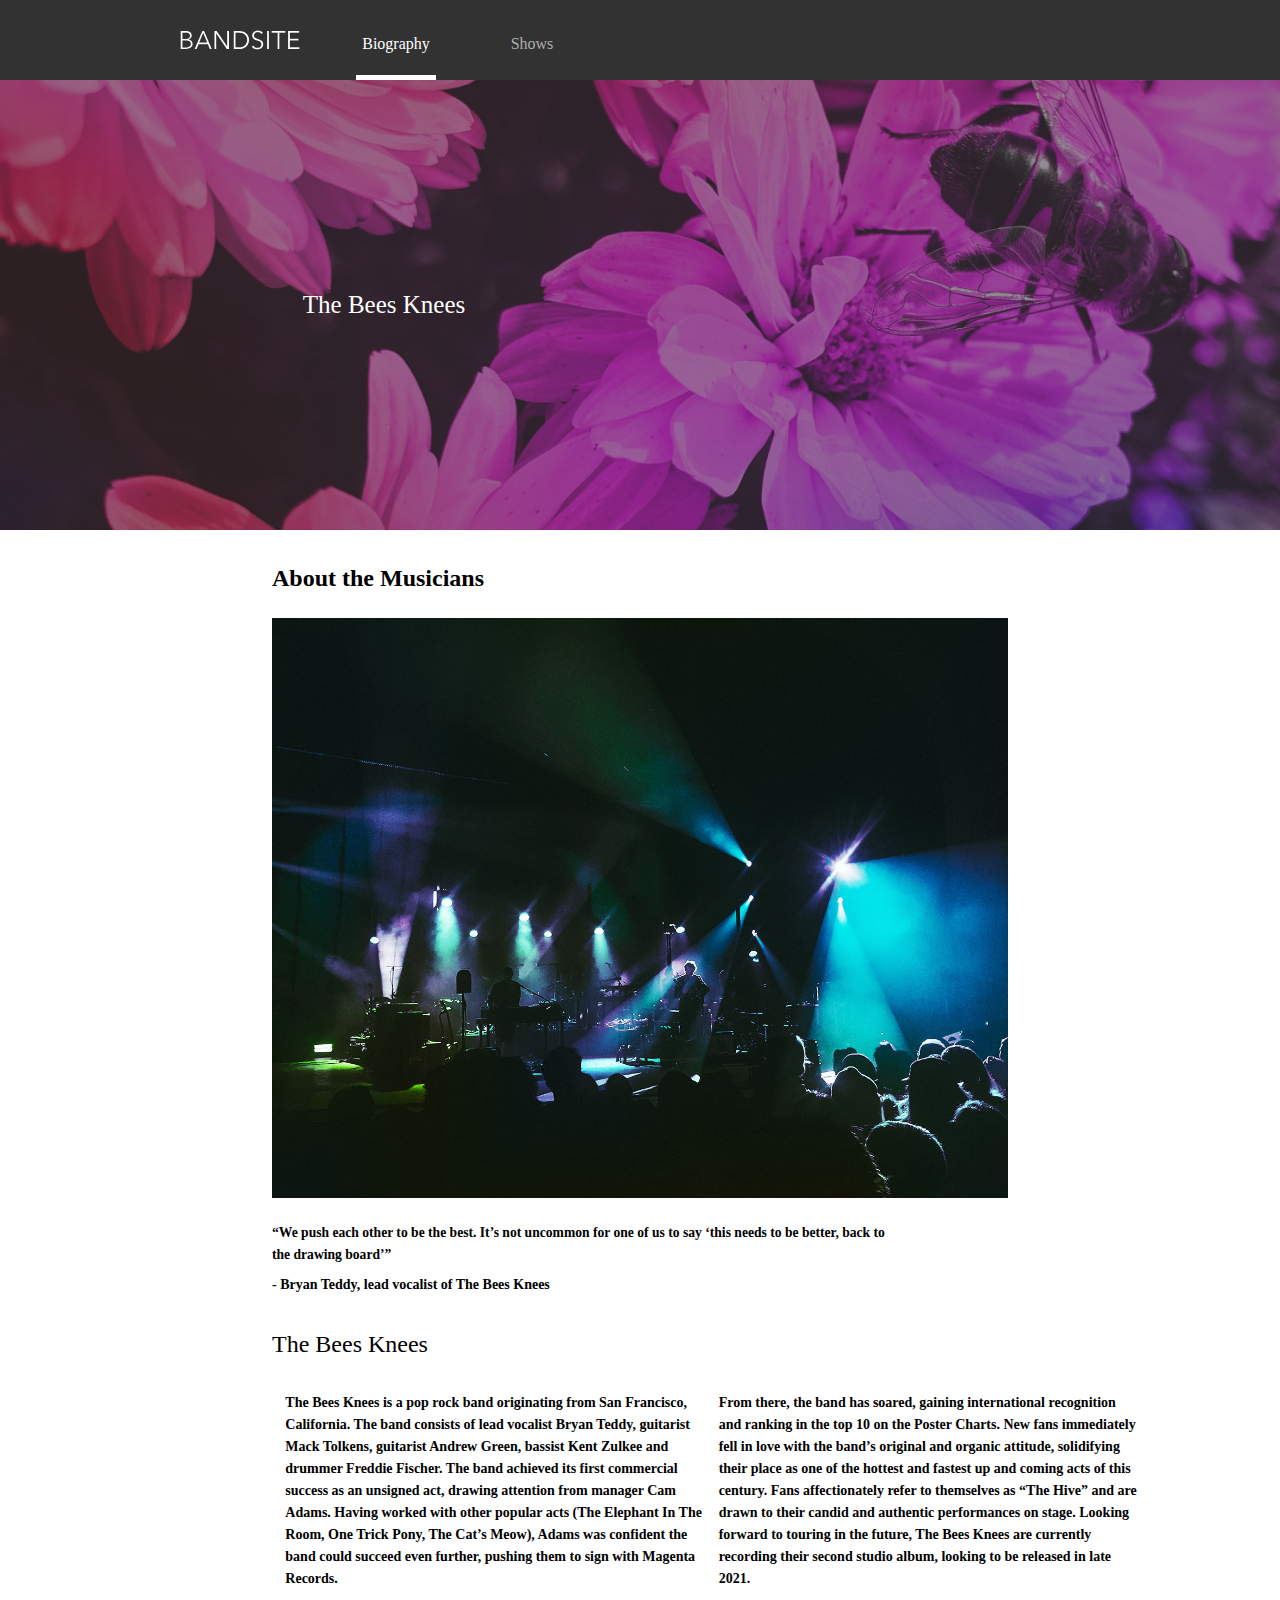
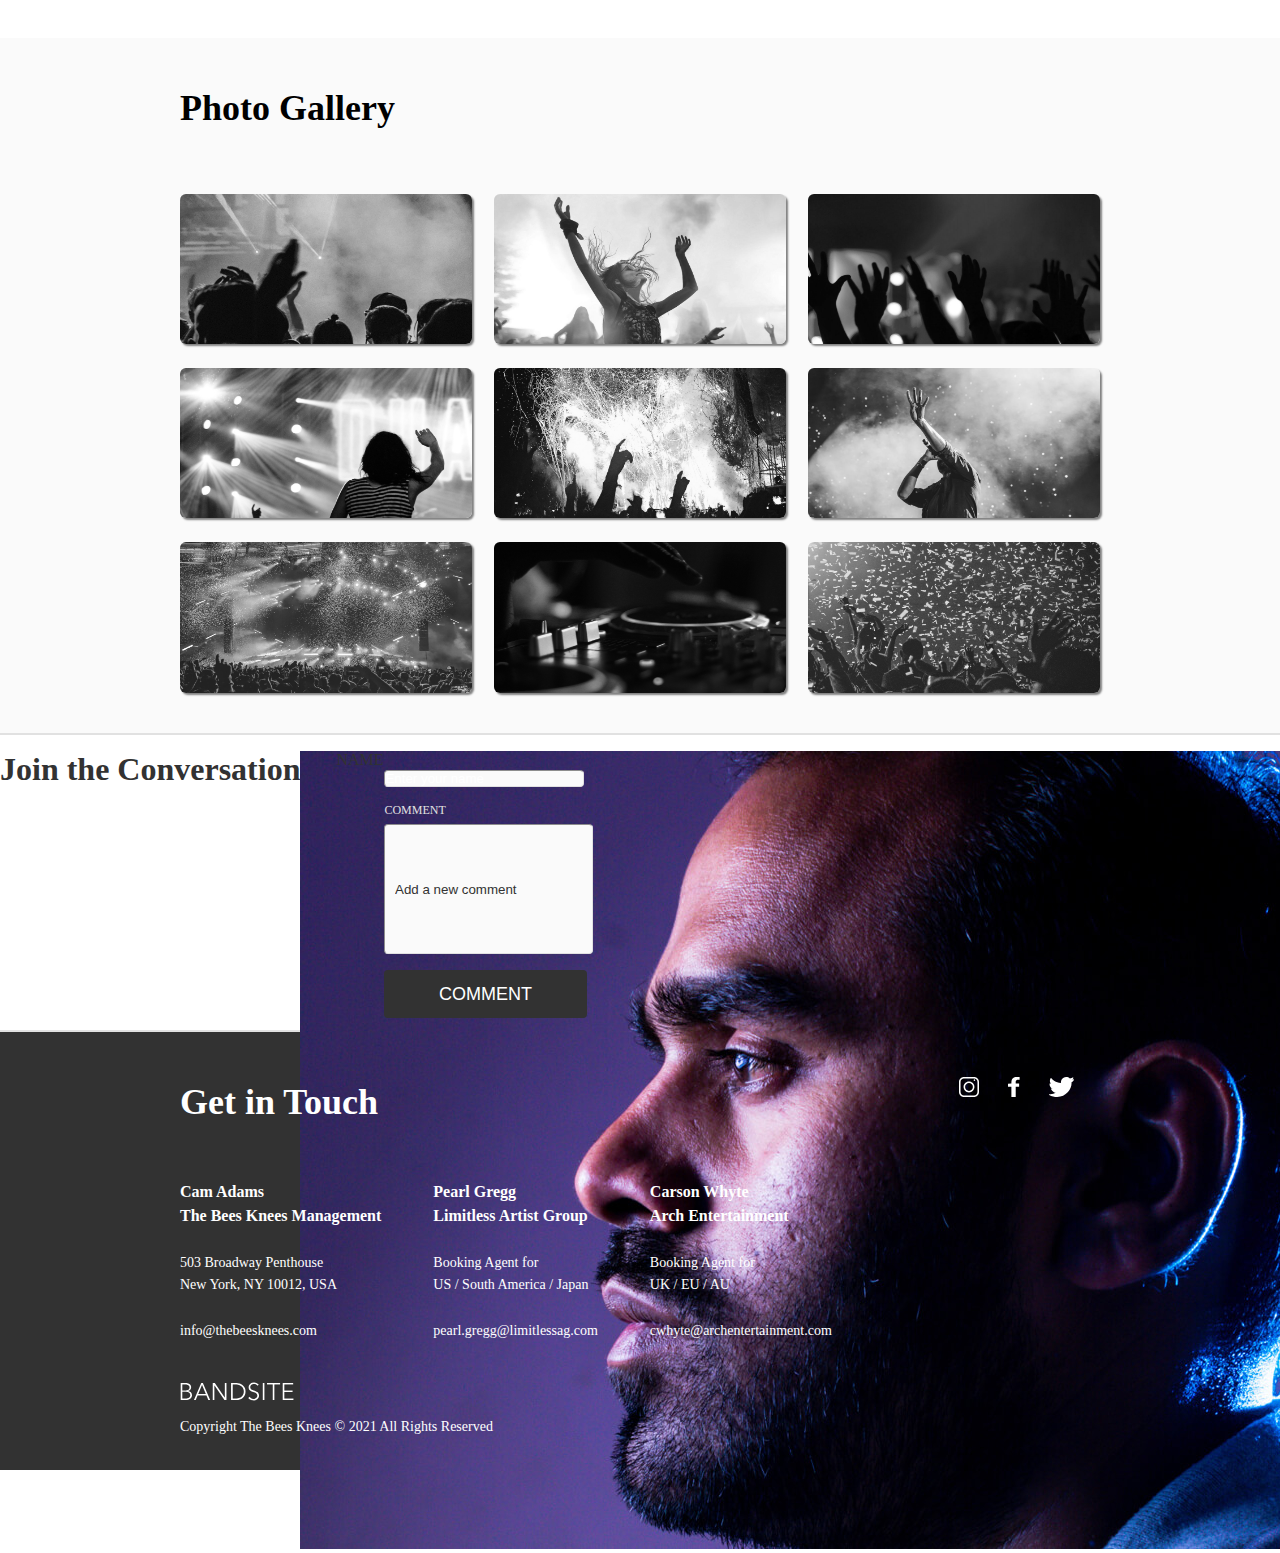
==== commit 23bb41b5: "finished styling the bio page" ====
--- a/index.html
+++ b/index.html
@@ -82,7 +82,7 @@
         <div class="comments__img">
             <img src="./assets/Images/Images/Mohan-muruge.jpg" alt="mohan photo"></div>
         <form id="comments-form">
-            <p class="comments-pname">NAME</p>
+            <p class="comments-form">NAME</p>
             <input
                 type="text"
                 name="comment-name"
--- a/styles/bio.css
+++ b/styles/bio.css
@@ -300,6 +300,11 @@
   display: flex;
   justify-content: start;
 }
+.comments__title {
+  display: flex;
+  justify-content: space-between;
+  padding-bottom: 0.5rem;
+}
 .comments__img {
   background-color: #e1e1e1;
   width: 2.25rem;
@@ -309,11 +314,6 @@
 }
 .comments__container {
   flex-grow: 1;
-}
-.comments__title {
-  display: flex;
-  justify-content: space-between;
-  padding-bottom: 0.5rem;
 }
 .comments__name {
   font-weight: 600;
@@ -375,7 +375,7 @@
   margin-right: 10px;
 }
 
-.comment-p {
+.comments-p {
   color: #e1e1e1;
   margin-left: 3rem;
   margin-top: 1rem;
@@ -383,7 +383,7 @@
   margin-bottom: 0.4rem;
 }
 
-.comment-pname {
+.comments-pname {
   color: #e1e1e1;
   margin-left: 1rem;
   font-size: 12px;
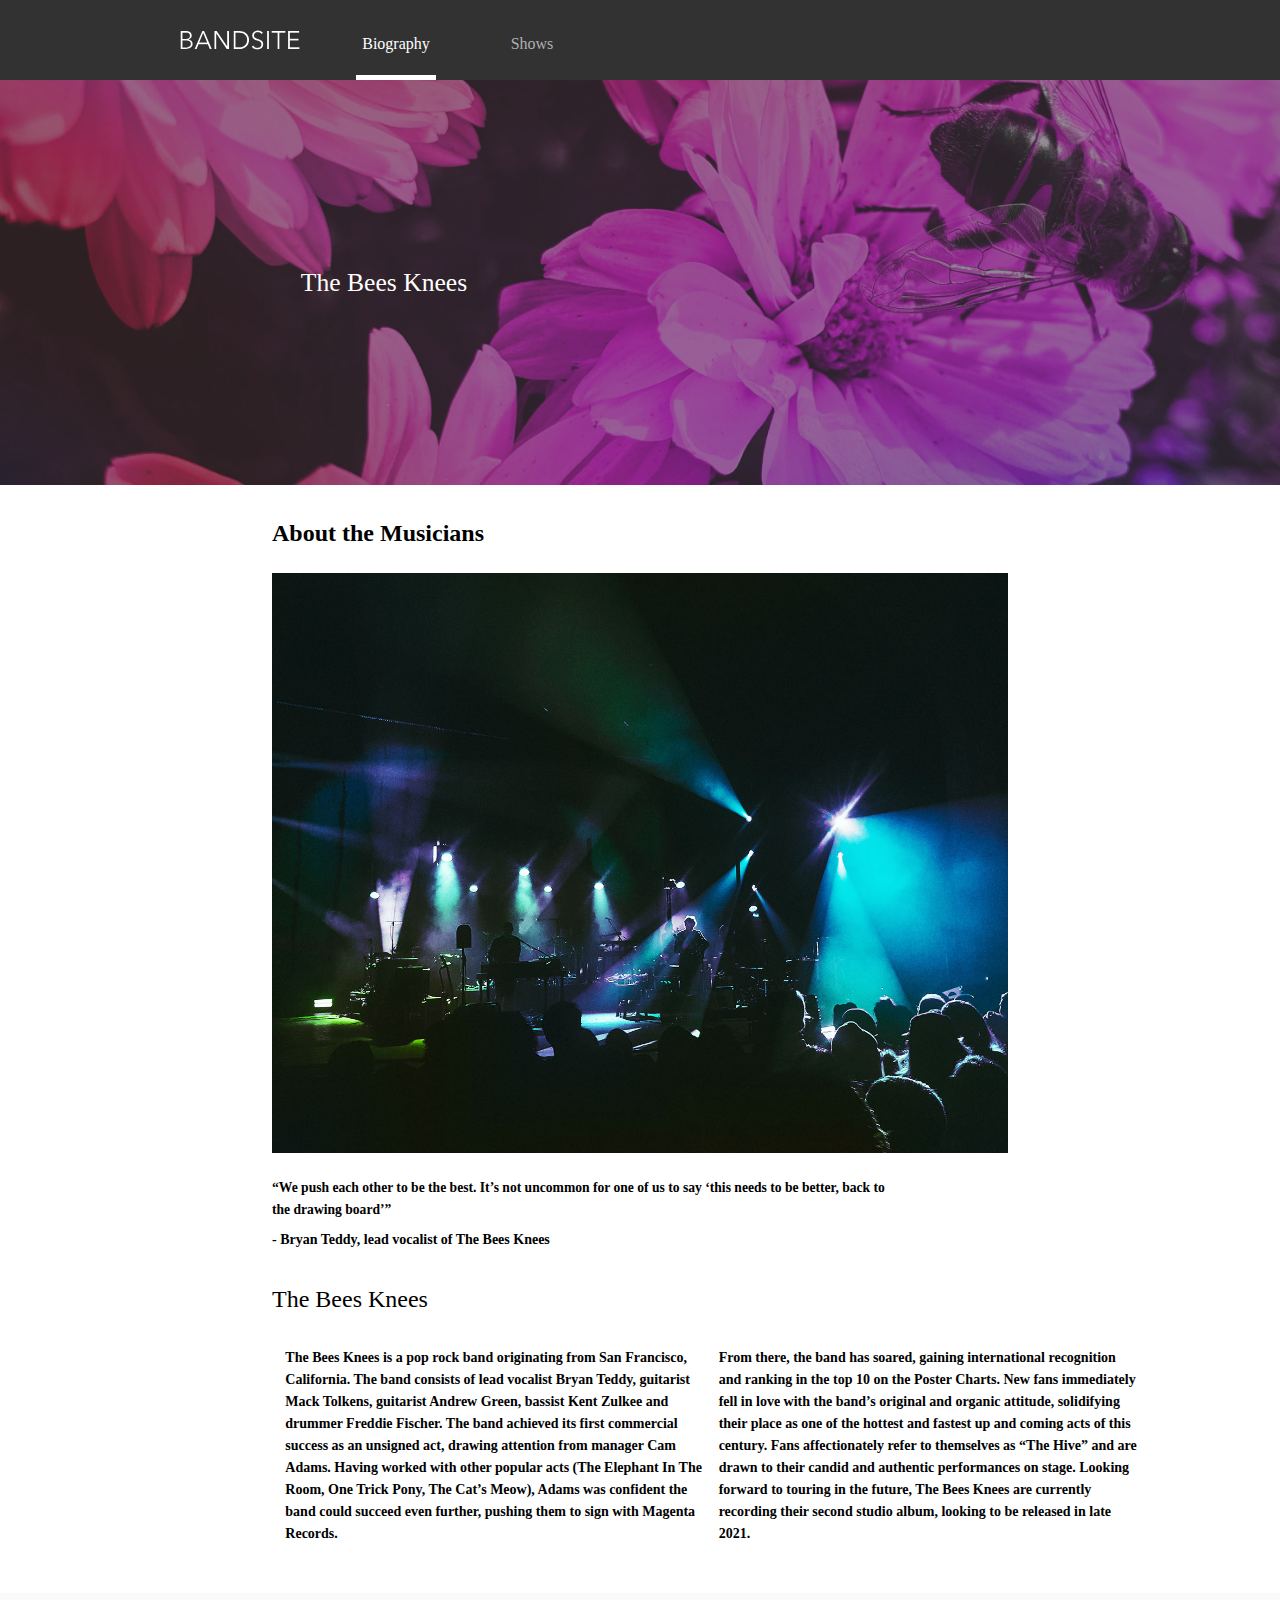
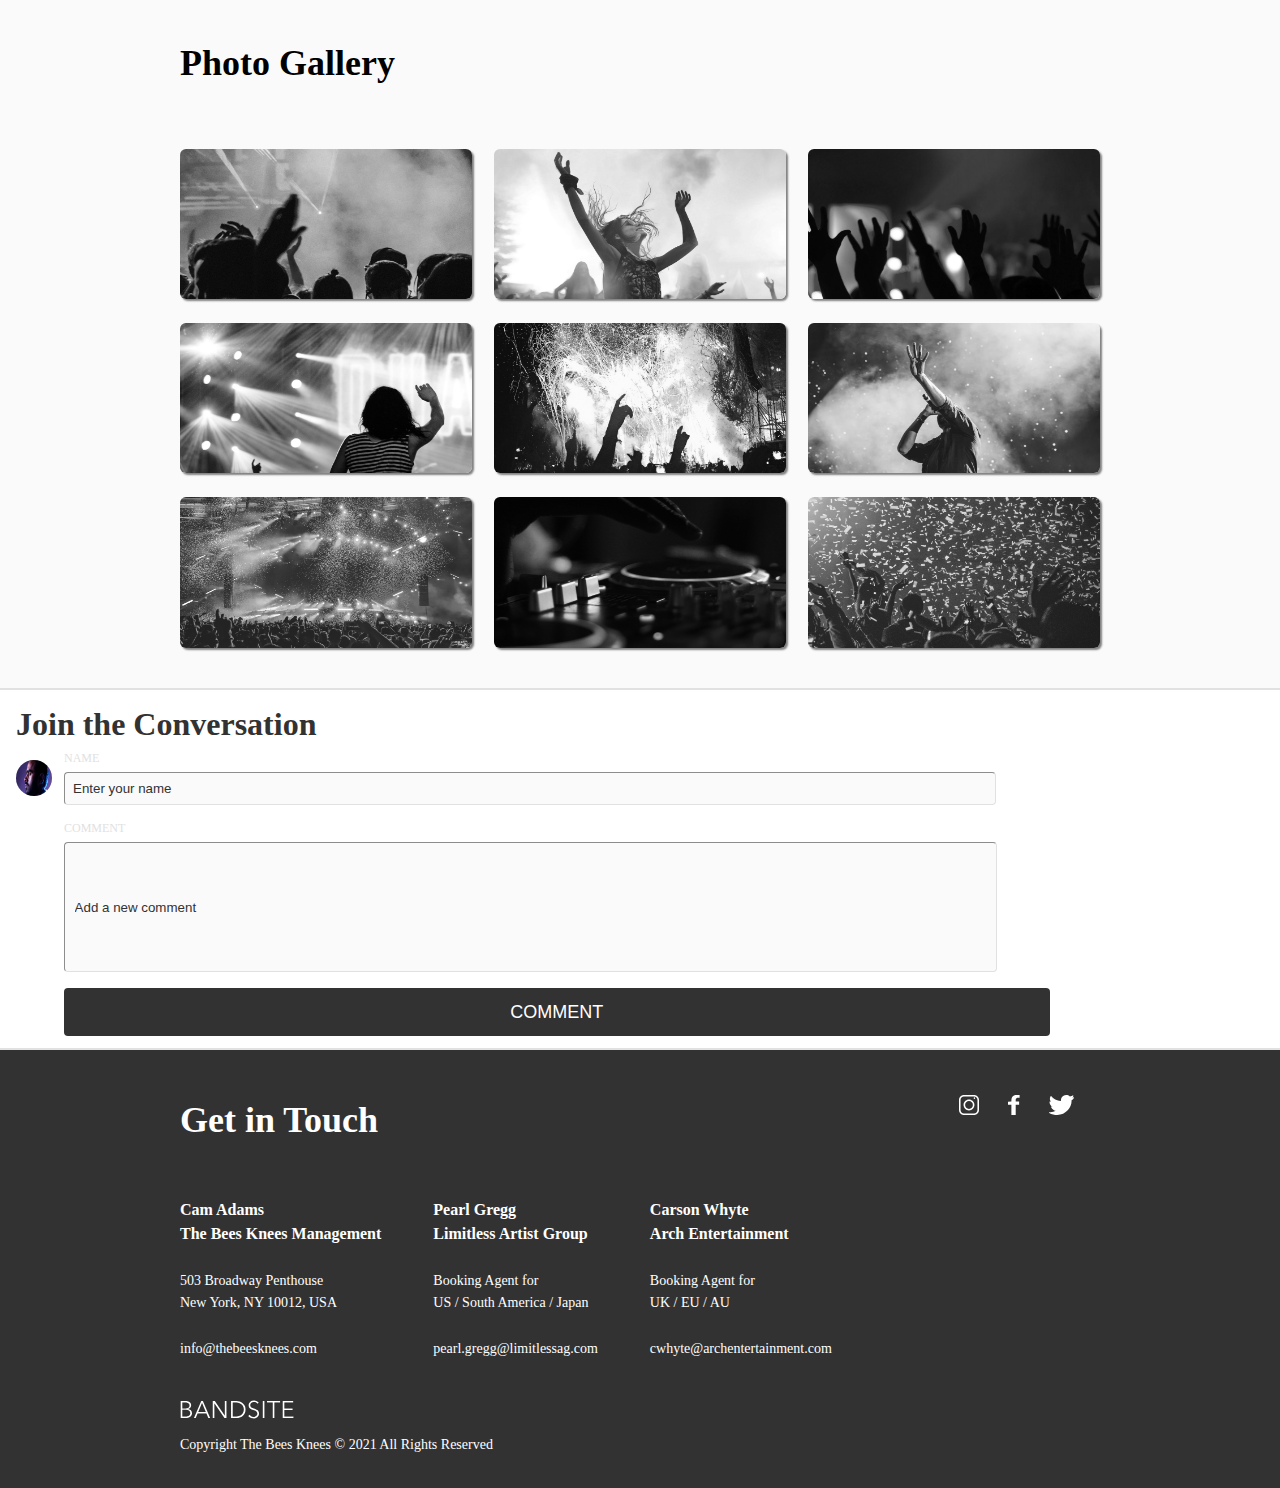
==== commit 92cbc429: "doing js for shows page" ====
--- a/index.html
+++ b/index.html
@@ -79,8 +79,7 @@
 
     <section class="comments">
         <h1 class="comments__title">Join the Conversation</h1>
-        <div class="comments__img">
-            <img src="./assets/Images/Images/Mohan-muruge.jpg" alt="mohan photo"></div>
+            <img class="comments__img" src="./assets/Images/Images/Mohan-muruge.jpg" alt="mohan photo">
         <form id="comments-form">
             <p class="comments-form">NAME</p>
             <input
@@ -132,6 +131,8 @@
             <a href="./index.html"><img src="./assets/logos/Logo/Logo-bandsite.svg" alt="Banditse Logo"></a>
             <div class="footer__copyrighttext">Copyright The Bees Knees © 2021 All Rights Reserved</div>
     </footer>
+
+    <script src="./scripts/index.page.js"></script>
 </body>
-<script src="./scripts/index.page.js"></script>
+
 </html>--- a/styles/bio.css
+++ b/styles/bio.css
@@ -298,19 +298,23 @@
   padding-top: 1rem;
   padding-bottom: 0.75rem;
   display: flex;
+  flex-direction: column;
   justify-content: start;
 }
 .comments__title {
   display: flex;
   justify-content: space-between;
   padding-bottom: 0.5rem;
+  margin-left: 1rem;
 }
 .comments__img {
   background-color: #e1e1e1;
   width: 2.25rem;
   height: 2.25rem;
   border-radius: 50%;
-  flex-shrink: 0;
+  position: absolute;
+  margin-top: 3.4rem;
+  margin-left: 1rem;
 }
 .comments__container {
   flex-grow: 1;
@@ -322,32 +326,11 @@
   color: #afafaf;
 }
 
-.form__label {
-  font-weight: 600;
-  font-size: 0.625rem;
-  line-height: 1.25rem;
-  text-transform: uppercase;
-  color: #afafaf;
-}
-.form__input {
-  box-sizing: border-box;
-  padding: 0.75rem;
-  border-radius: 4px;
-}
-.form__textarea {
-  box-sizing: border-box;
-  padding: 0.75rem;
-  border-radius: 4px;
-  resize: none;
-}
-.form__button {
-  font-weight: 600;
-  font-size: 0.875rem;
-  line-height: 1.275rem;
-  text-transform: uppercase;
-  background-color: #323232;
-  color: #ffffff;
-  border: none;
+.comments-form {
+  color: #e1e1e1;
+  margin-left: 4rem;
+  font-size: 0.75rem;
+  margin-bottom: 0.4rem;
 }
 
 #comment-form {
@@ -362,28 +345,29 @@
 }
 
 #comment-text {
+  display: flex;
   background-color: #fafafa;
   border-color: #e1e1e1;
   border-radius: 4px;
   border-width: 1px;
-  width: 80%;
+  width: 72%;
   height: 8rem;
-  margin-left: 3rem;
+  margin-left: 4rem;
   margin-bottom: 1rem;
   padding-left: 0.6rem;
   text-align: start;
-  margin-right: 10px;
+  margin-right: 2rem;
 }
 
 .comments-p {
   color: #e1e1e1;
-  margin-left: 3rem;
+  margin-left: 4rem;
   margin-top: 1rem;
-  font-size: 12px;
+  font-size: 0.75rem;
   margin-bottom: 0.4rem;
 }
 
-.comments-pname {
+.comment-text {
   color: #e1e1e1;
   margin-left: 1rem;
   font-size: 12px;
@@ -395,8 +379,12 @@
   border-color: #e1e1e1;
   border-radius: 4px;
   border-width: 1px;
-  width: 80%;
-  margin-left: 3rem;
+  width: 72%;
+  margin-left: 4rem;
+  margin-right: 1rem;
+  padding-top: 0.5rem;
+  padding-bottom: 0.5rem;
+  padding-left: 0.5rem;
 }
 
 #comment-text::-moz-placeholder {
@@ -408,11 +396,11 @@
 }
 
 #comment-name::-moz-placeholder {
-  color: #ffffff;
+  color: #323232;
 }
 
 #comment-name::placeholder {
-  color: #ffffff;
+  color: #323232;
 }
 
 button {
@@ -420,13 +408,13 @@
   color: #ffffff;
   border: none;
   border-radius: 4px;
-  width: 82%;
+  width: 77%;
   height: 3rem;
   font-size: large;
   display: flex;
   align-items: center;
   justify-content: center;
-  margin-left: 3rem;
+  margin-left: 4rem;
 }
 
 button:hover {
@@ -556,7 +544,7 @@
   position: relative;
   text-align: center;
   background: url("../../assets/Images/Images/hero-bio.jpg") center center/cover;
-  height: 50vh;
+  height: 45vh;
   width: 100%;
 }
 .image-container::after {
@@ -582,7 +570,7 @@
   z-index: 5;
 }
 .image-container__text {
-  font-size: 25px;
+  font-size: 1.6rem;
   color: #ffffff;
   padding: 1.4rem;
 }/*# sourceMappingURL=bio.css.map */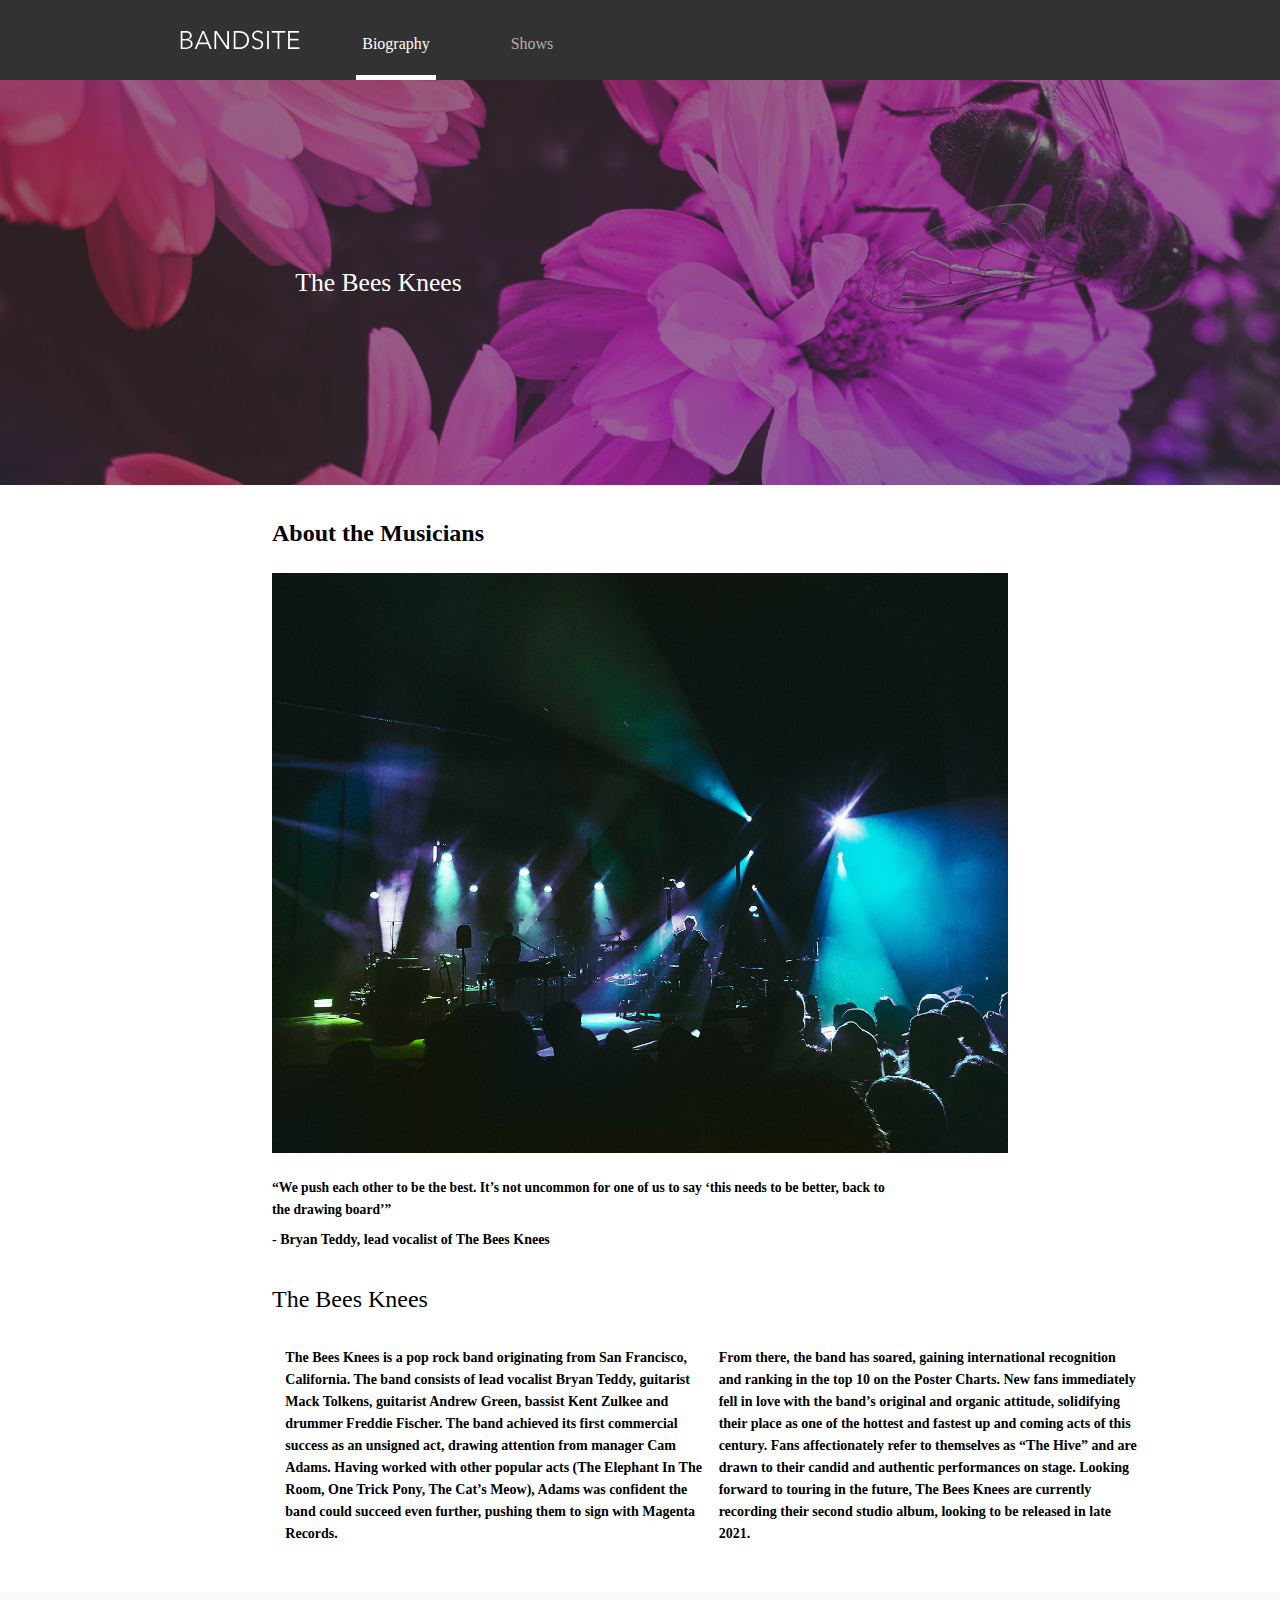
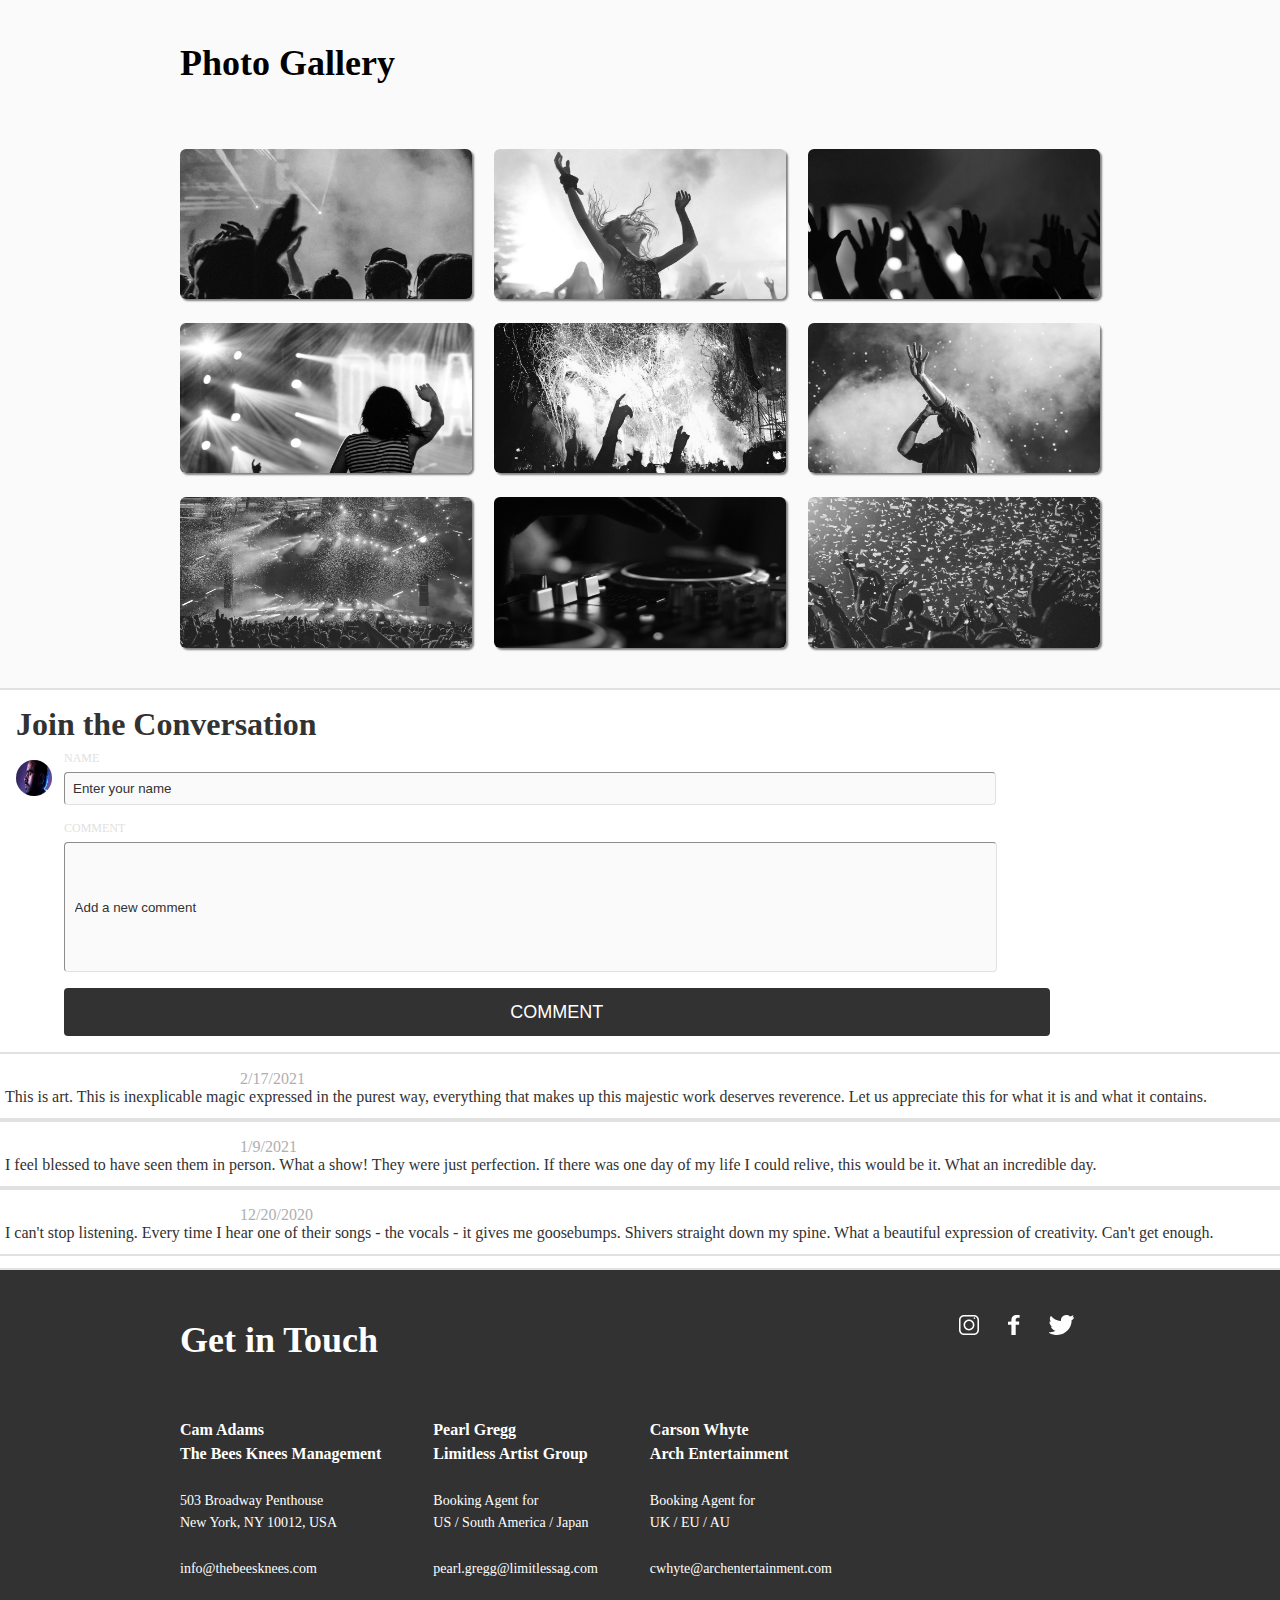
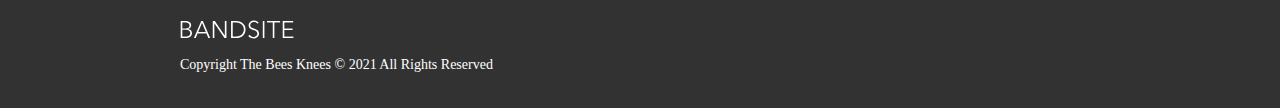
==== commit 7078cb9e: "added javascri[t for shows page, now have to style it" ====
--- a/index.html
+++ b/index.html
@@ -132,6 +132,7 @@
             <div class="footer__copyrighttext">Copyright The Bees Knees © 2021 All Rights Reserved</div>
     </footer>
 
+    <script src=""></script>
     <script src="./scripts/index.page.js"></script>
 </body>
 
--- a/styles/bio.css
+++ b/styles/bio.css
@@ -415,6 +415,7 @@
   align-items: center;
   justify-content: center;
   margin-left: 4rem;
+  margin-bottom: 1rem;
 }
 
 button:hover {
@@ -435,9 +436,24 @@
   display: flex;
 }
 
+.comment-timestamp {
+  color: #afafaf;
+  margin-left: 15rem;
+}
+
+p {
+  margin-left: 5px;
+  margin-right: 1rem;
+  color: #323232;
+}
+
+#comments {
+  color: #323232;
+}
+
 .footer {
   background-color: #323232;
-  color: #ffffff;
+  color: #FFFFFF;
   padding: 0 1rem;
   font-family: "avenir-regular";
   font-size: 0.8125rem;
@@ -464,7 +480,7 @@
   padding-bottom: 1.25rem;
 }
 .footer__contact-location, .footer__contact-link {
-  color: #ffffff;
+  color: #FFFFFF;
   text-decoration: none;
   margin-bottom: 1.25rem;
   font-weight: 100;
@@ -571,6 +587,6 @@
 }
 .image-container__text {
   font-size: 1.6rem;
-  color: #ffffff;
-  padding: 1.4rem;
+  color: #FFFFFF;
+  padding: 1rem;
 }/*# sourceMappingURL=bio.css.map */